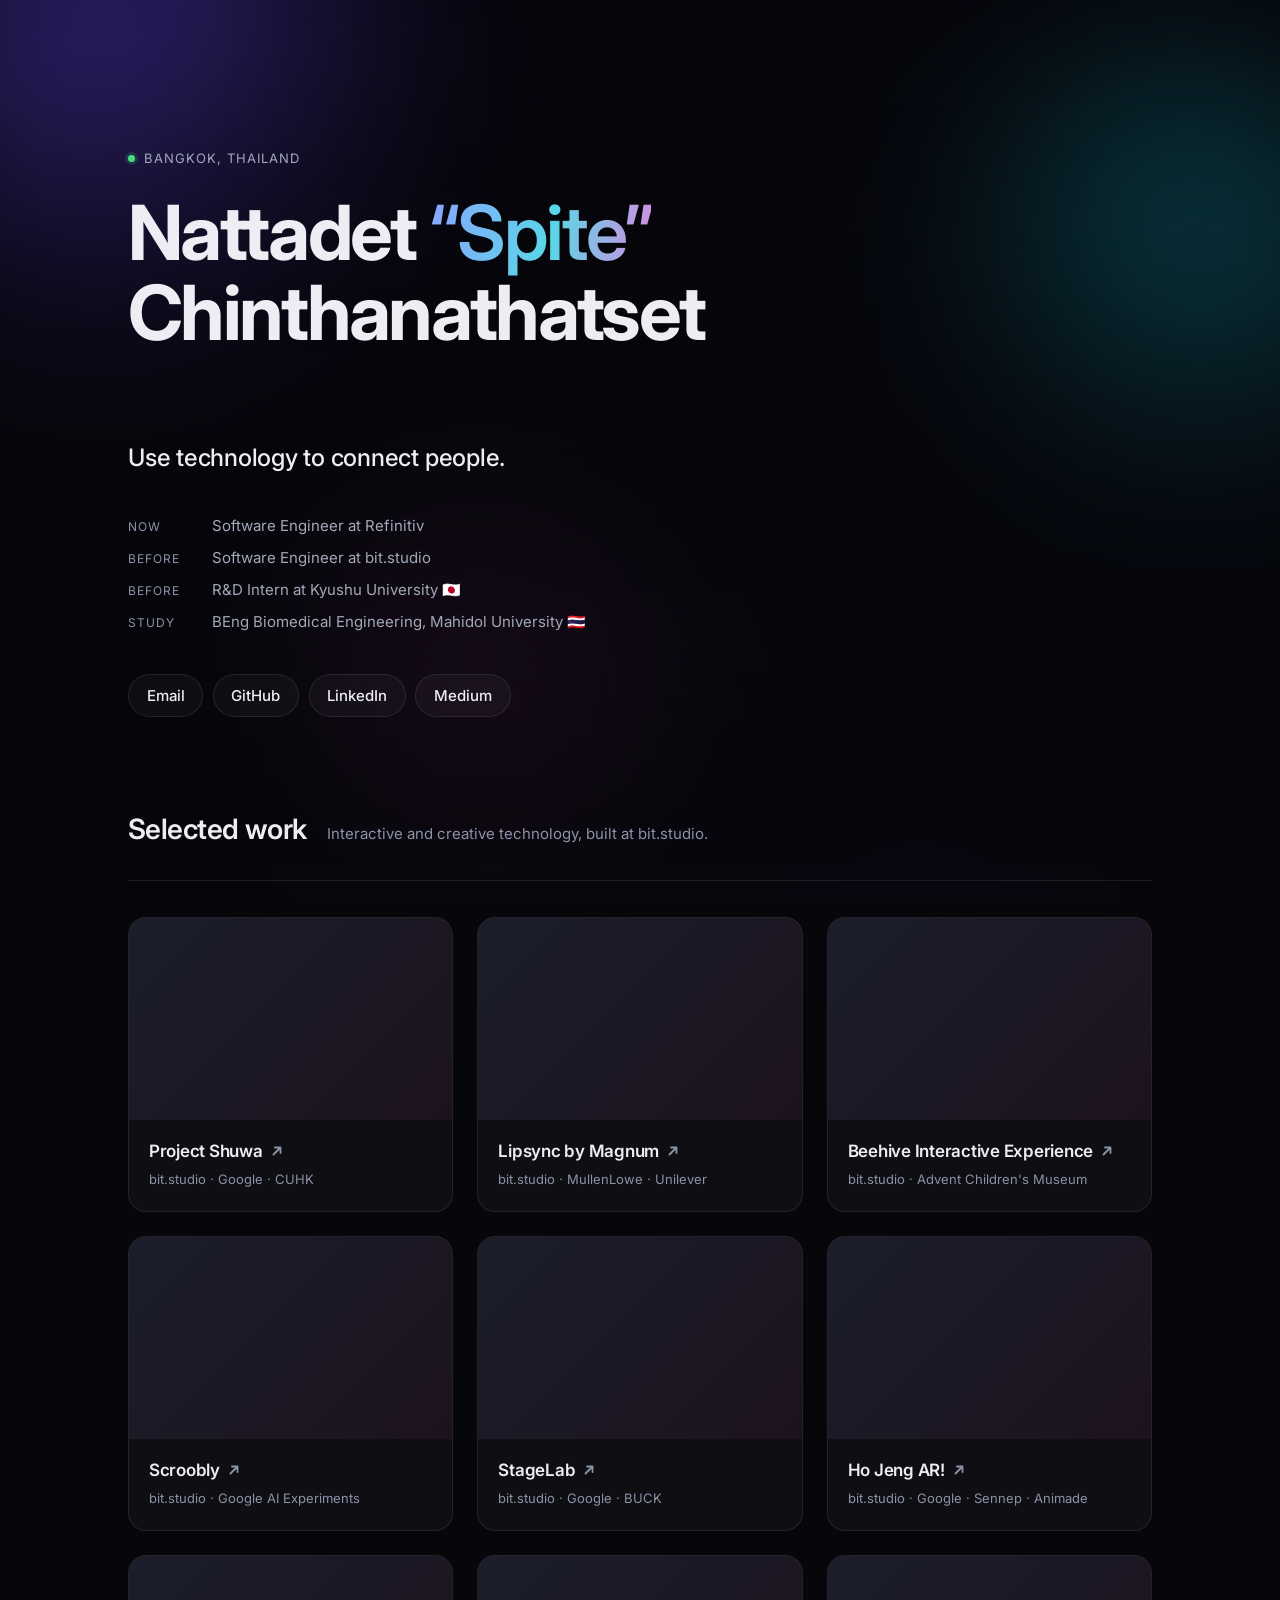
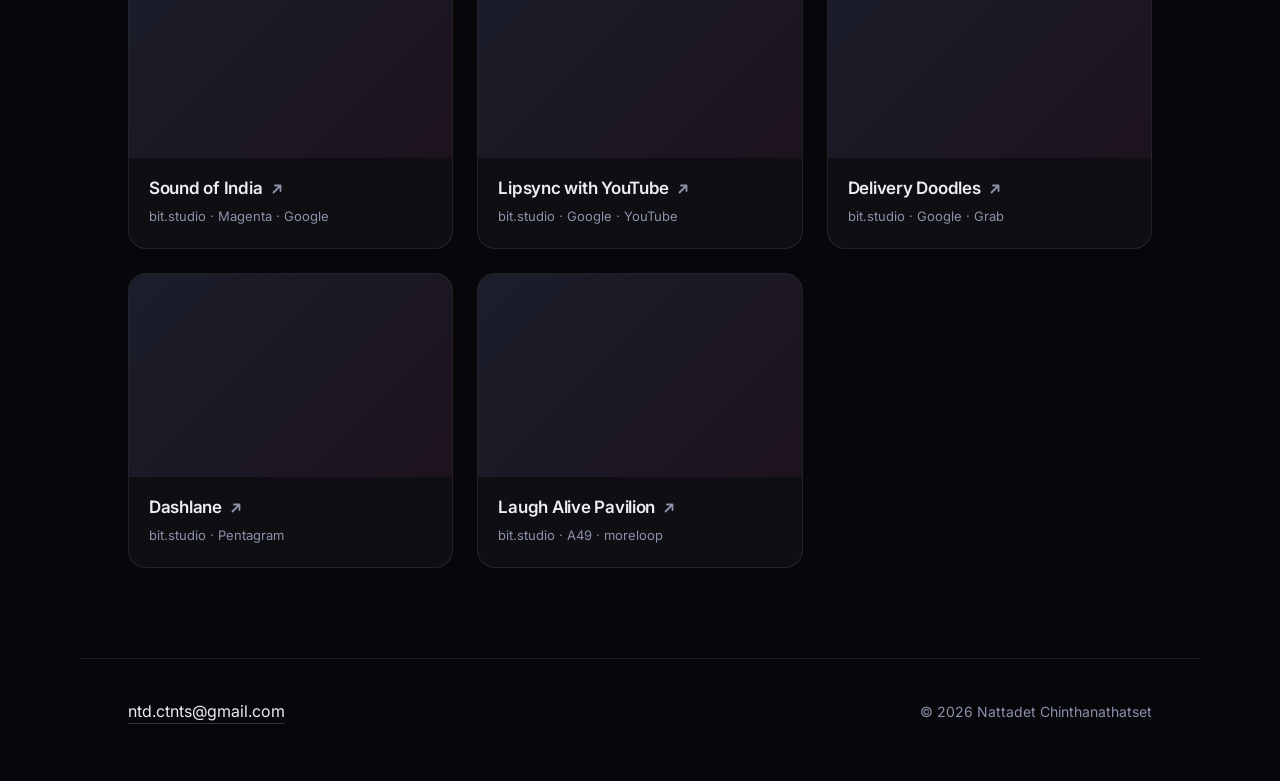
==== index.html @ ec786ac8 "feat: build aurora-style personal landing page Single-page personal landing page and selected-work p" ====
<!DOCTYPE html>
<html lang="en">
<head>
<meta charset="utf-8">
<meta name="viewport" content="width=device-width, initial-scale=1">
<title>Nattadet Chinthanathatset — Software Engineer</title>
<meta name="description" content="Nattadet &quot;Spite&quot; Chinthanathatset — software engineer using technology to connect people. Selected interactive and creative technology work.">
<meta name="author" content="Nattadet Chinthanathatset">
<meta name="theme-color" content="#06060b">

<meta property="og:type" content="website">
<meta property="og:title" content="Nattadet Chinthanathatset — Software Engineer">
<meta property="og:description" content="Software engineer using technology to connect people. Selected interactive and creative technology work.">
<meta name="twitter:card" content="summary_large_image">

<link rel="icon" href="data:image/svg+xml,<svg xmlns='http://www.w3.org/2000/svg' viewBox='0 0 100 100'><rect width='100' height='100' rx='22' fill='%2306060b'/><text y='.9em' x='50%25' text-anchor='middle' font-size='62' font-family='system-ui,sans-serif' font-weight='700' fill='%237c9cff'>N</text></svg>">
<link rel="preconnect" href="https://fonts.googleapis.com">
<link rel="preconnect" href="https://fonts.gstatic.com" crossorigin>
<link rel="stylesheet" href="https://fonts.googleapis.com/css2?family=Inter:wght@400;500;600;700&display=swap">
<link rel="stylesheet" href="css/styles.css">
</head>
<body>

<div class="aurora" aria-hidden="true">
  <span class="blob blob--violet"></span>
  <span class="blob blob--cyan"></span>
  <span class="blob blob--magenta"></span>
  <span class="blob blob--blue"></span>
</div>
<div class="grain" aria-hidden="true"></div>

<a class="skip-link" href="#work">Skip to selected work</a>

<main class="shell">

  <header class="hero">
    <p class="hero__eyebrow">
      <span class="hero__dot" aria-hidden="true"></span>
      Bangkok, Thailand
    </p>

    <h1 class="hero__name">
      Nattadet <span class="hero__alias">&ldquo;Spite&rdquo;</span><br>
      Chinthanathatset
    </h1>

    <p class="hero__role">
      <span class="hero__role-rotator" id="role" aria-live="polite">Software Engineer</span>
    </p>

    <p class="hero__motto">Use technology to connect people.</p>

    <ul class="hero__facts">
      <li><span class="hero__facts-key">Now</span><span>Software Engineer at Refinitiv</span></li>
      <li><span class="hero__facts-key">Before</span><span>Software Engineer at bit.studio</span></li>
      <li><span class="hero__facts-key">Before</span><span>R&amp;D Intern at Kyushu University <span class="flag">🇯🇵</span></span></li>
      <li><span class="hero__facts-key">Study</span><span>BEng Biomedical Engineering, Mahidol University <span class="flag">🇹🇭</span></span></li>
    </ul>

    <nav class="hero__links" aria-label="Elsewhere">
      <a class="pill" href="mailto:ntd.ctnts@gmail.com">Email</a>
      <a class="pill" href="https://github.com/nattadetspite" target="_blank" rel="noopener noreferrer">GitHub</a>
      <a class="pill" href="https://www.linkedin.com/in/nattadetc/" target="_blank" rel="noopener noreferrer">LinkedIn</a>
      <a class="pill" href="https://medium.com/@ntd.ctnts" target="_blank" rel="noopener noreferrer">Medium</a>
    </nav>
  </header>

  <section class="work" id="work" aria-labelledby="work-heading">
    <div class="work__head">
      <h2 class="work__title" id="work-heading">Selected work</h2>
      <p class="work__note">Interactive and creative technology, built at bit.studio.</p>
    </div>
    <ul class="grid" id="grid"></ul>
  </section>

</main>

<footer class="foot">
  <p class="foot__line">
    <a href="mailto:ntd.ctnts@gmail.com">ntd.ctnts@gmail.com</a>
  </p>
  <p class="foot__meta">&copy; <span id="year">2026</span> Nattadet Chinthanathatset</p>
</footer>

<script src="js/data.js"></script>
<script src="js/main.js"></script>
</body>
</html>
---- css/styles.css ----
/* ============================================================
   Tokens
   ============================================================ */
:root {
  --bg:            #06060b;
  --surface:       rgba(255, 255, 255, 0.035);
  --surface-hover: rgba(255, 255, 255, 0.06);
  --border:        rgba(255, 255, 255, 0.09);
  --border-hover:  rgba(255, 255, 255, 0.18);

  --text:       #eceef4;
  --text-dim:   #a2a9ba;
  --text-faint: #8b93a8;

  --accent:      #8aa4ff;
  --accent-soft: rgba(138, 164, 255, 0.14);

  --radius:    18px;
  --radius-sm: 10px;

  --shell:  1120px;
  --gutter: clamp(1.25rem, 5vw, 3rem);

  --ease: cubic-bezier(0.22, 1, 0.36, 1);
}

*, *::before, *::after { box-sizing: border-box; }

html { -webkit-text-size-adjust: 100%; scroll-behavior: smooth; }

body {
  margin: 0;
  background: var(--bg);
  color: var(--text);
  font-family: "Inter", -apple-system, BlinkMacSystemFont, "Segoe UI", Roboto, Helvetica, Arial, sans-serif;
  font-size: 16px;
  line-height: 1.6;
  -webkit-font-smoothing: antialiased;
  -moz-osx-font-smoothing: grayscale;
  overflow-x: hidden;
}

h1, h2, p, ul { margin: 0; }
ul { padding: 0; list-style: none; }
img, video { max-width: 100%; display: block; }

a { color: inherit; }

:focus-visible {
  outline: 2px solid var(--accent);
  outline-offset: 3px;
  border-radius: 4px;
}

.skip-link {
  position: absolute;
  left: -9999px;
  top: 0;
  z-index: 100;
  padding: 0.75rem 1.25rem;
  background: var(--accent);
  color: #06060b;
  font-weight: 600;
  border-radius: 0 0 var(--radius-sm) 0;
}
.skip-link:focus { left: 0; }

/* ============================================================
   Aurora background
   Fixed layer, blurred gradient blobs, transform-only animation.
   Deliberately NOT backdrop-filter — that stutters while scrolling.
   ============================================================ */
.aurora {
  position: fixed;
  inset: 0;
  z-index: -2;
  overflow: hidden;
  pointer-events: none;
  contain: strict;
}

.blob {
  position: absolute;
  display: block;
  border-radius: 50%;
  filter: blur(90px);
  opacity: 0.55;
  will-change: transform;
}

.blob--violet {
  width: 46vw; height: 46vw;
  min-width: 340px; min-height: 340px;
  top: -12vw; left: -8vw;
  background: radial-gradient(circle at 30% 30%, #6d4aff, transparent 68%);
  animation: drift-a 26s var(--ease) infinite alternate;
}
.blob--cyan {
  width: 40vw; height: 40vw;
  min-width: 300px; min-height: 300px;
  top: 4vw; right: -10vw;
  background: radial-gradient(circle at 60% 40%, #12b5c9, transparent 68%);
  animation: drift-b 31s var(--ease) infinite alternate;
}
.blob--magenta {
  width: 38vw; height: 38vw;
  min-width: 280px; min-height: 280px;
  top: 48vh; left: 22vw;
  background: radial-gradient(circle at 40% 60%, #c341a6, transparent 68%);
  opacity: 0.4;
  animation: drift-c 36s var(--ease) infinite alternate;
}
.blob--blue {
  width: 44vw; height: 44vw;
  min-width: 320px; min-height: 320px;
  top: 86vh; right: 6vw;
  background: radial-gradient(circle at 50% 50%, #2f6bff, transparent 68%);
  opacity: 0.34;
  animation: drift-a 29s var(--ease) infinite alternate-reverse;
}

@keyframes drift-a {
  from { transform: translate3d(0, 0, 0) scale(1); }
  to   { transform: translate3d(6vw, 7vh, 0) scale(1.14); }
}
@keyframes drift-b {
  from { transform: translate3d(0, 0, 0) scale(1.08); }
  to   { transform: translate3d(-7vw, 9vh, 0) scale(0.94); }
}
@keyframes drift-c {
  from { transform: translate3d(0, 0, 0) scale(0.96); }
  to   { transform: translate3d(8vw, -8vh, 0) scale(1.16); }
}

/* Fade the aurora out toward the page bottom so text keeps contrast */
.grain {
  position: fixed;
  inset: 0;
  z-index: -1;
  pointer-events: none;
  background: linear-gradient(180deg, rgba(6,6,11,0.15) 0%, rgba(6,6,11,0.55) 45%, rgba(6,6,11,0.86) 100%);
}

/* ============================================================
   Layout
   ============================================================ */
.shell {
  max-width: var(--shell);
  margin: 0 auto;
  padding: 0 var(--gutter);
}

/* ============================================================
   Hero
   ============================================================ */
.hero {
  padding: clamp(5rem, 16vh, 9rem) 0 clamp(4rem, 10vh, 6rem);
}

.hero__eyebrow {
  display: inline-flex;
  align-items: center;
  gap: 0.55rem;
  font-size: 0.8125rem;
  letter-spacing: 0.08em;
  text-transform: uppercase;
  color: var(--text-dim);
  margin-bottom: 1.5rem;
}
.hero__dot {
  width: 7px; height: 7px;
  border-radius: 50%;
  background: #4ade80;
  box-shadow: 0 0 0 3px rgba(74, 222, 128, 0.16);
}

.hero__name {
  font-size: clamp(2.5rem, 7.5vw, 4.75rem);
  line-height: 1.05;
  font-weight: 700;
  letter-spacing: -0.035em;
  margin-bottom: 1.25rem;
  text-wrap: balance;
}
.hero__alias {
  background: linear-gradient(100deg, #8aa4ff, #59d7e6 55%, #d98ae0);
  -webkit-background-clip: text;
  background-clip: text;
  color: transparent;
  font-weight: 600;
}

.hero__role {
  font-size: clamp(1.05rem, 2.4vw, 1.35rem);
  color: var(--text);
  margin-bottom: 0.5rem;
  min-height: 1.6em;
}
.hero__role-rotator {
  display: inline-block;
  padding: 0.2rem 0.7rem;
  border-radius: var(--radius-sm);
  background: var(--accent-soft);
  border: 1px solid rgba(138, 164, 255, 0.22);
  color: #c3d0ff;
  font-weight: 500;
  transition: opacity 0.4s var(--ease), transform 0.4s var(--ease);
}
.hero__role-rotator.is-out {
  opacity: 0;
  transform: translateY(-6px);
}

.hero__motto {
  font-size: clamp(1.15rem, 2.8vw, 1.5rem);
  color: var(--text);
  font-weight: 500;
  letter-spacing: -0.01em;
  margin: 1.5rem 0 2.25rem;
}

.hero__facts {
  display: grid;
  gap: 0.5rem;
  margin-bottom: 2.5rem;
  color: var(--text-dim);
  font-size: 0.9375rem;
  max-width: 46rem;
}
.hero__facts li {
  display: grid;
  grid-template-columns: 4.5rem 1fr;
  gap: 0.75rem;
  align-items: baseline;
}
.hero__facts-key {
  font-size: 0.75rem;
  text-transform: uppercase;
  letter-spacing: 0.09em;
  color: var(--text-faint);
}
.flag { font-style: normal; }

.hero__links {
  display: flex;
  flex-wrap: wrap;
  gap: 0.6rem;
}
.pill {
  display: inline-flex;
  align-items: center;
  padding: 0.55rem 1.1rem;
  border-radius: 999px;
  background: var(--surface);
  border: 1px solid var(--border);
  color: var(--text);
  text-decoration: none;
  font-size: 0.9375rem;
  font-weight: 500;
  transition: background 0.25s var(--ease), border-color 0.25s var(--ease), transform 0.25s var(--ease);
}
.pill:hover {
  background: var(--surface-hover);
  border-color: var(--border-hover);
  transform: translateY(-2px);
}

/* ============================================================
   Work
   ============================================================ */
.work { padding-bottom: clamp(4rem, 10vh, 7rem); }

.work__head {
  display: flex;
  flex-wrap: wrap;
  align-items: baseline;
  gap: 0.5rem 1.25rem;
  padding-bottom: 1.75rem;
  margin-bottom: 2.25rem;
  border-bottom: 1px solid var(--border);
}
.work__title {
  font-size: clamp(1.35rem, 3.2vw, 1.75rem);
  font-weight: 600;
  letter-spacing: -0.02em;
}
.work__note {
  color: var(--text-faint);
  font-size: 0.9375rem;
}

.grid {
  display: grid;
  grid-template-columns: repeat(auto-fill, minmax(min(100%, 320px), 1fr));
  gap: clamp(1rem, 2.4vw, 1.5rem);
}

.card {
  display: flex;
  flex-direction: column;
  height: 100%;
  border-radius: var(--radius);
  background: var(--surface);
  border: 1px solid var(--border);
  overflow: hidden;
  text-decoration: none;
  color: inherit;
  transition: background 0.3s var(--ease), border-color 0.3s var(--ease), transform 0.3s var(--ease);
}
.card:hover,
.card:focus-visible {
  background: var(--surface-hover);
  border-color: var(--border-hover);
  transform: translateY(-4px);
}

.card__media {
  position: relative;
  aspect-ratio: 16 / 10;
  background: linear-gradient(135deg, rgba(138,164,255,0.10), rgba(195,65,166,0.08));
  overflow: hidden;
}
.card__media video {
  width: 100%;
  height: 100%;
  object-fit: cover;
  transition: transform 0.5s var(--ease);
}
.card:hover .card__media video { transform: scale(1.04); }

.card__body {
  display: flex;
  flex-direction: column;
  gap: 0.3rem;
  padding: 1.1rem 1.25rem 1.35rem;
  flex: 1;
}
.card__title {
  font-size: 1.0625rem;
  font-weight: 600;
  letter-spacing: -0.015em;
  display: flex;
  align-items: center;
  gap: 0.45rem;
}
.card__arrow {
  color: var(--text-faint);
  transition: transform 0.3s var(--ease), color 0.3s var(--ease);
  flex-shrink: 0;
}
.card:hover .card__arrow {
  color: var(--accent);
  transform: translate(3px, -3px);
}
.card__sub {
  font-size: 0.8125rem;
  color: var(--text-faint);
  line-height: 1.5;
}

/* ============================================================
   Footer
   ============================================================ */
.foot {
  max-width: var(--shell);
  margin: 0 auto;
  padding: 2.5rem var(--gutter) 3.5rem;
  border-top: 1px solid var(--border);
  display: flex;
  flex-wrap: wrap;
  justify-content: space-between;
  gap: 0.75rem 1.5rem;
  align-items: center;
}
.foot__line a {
  color: var(--text);
  text-decoration: none;
  border-bottom: 1px solid var(--border-hover);
  padding-bottom: 2px;
  transition: color 0.25s var(--ease), border-color 0.25s var(--ease);
}
.foot__line a:hover { color: var(--accent); border-color: var(--accent); }
.foot__meta { color: var(--text-faint); font-size: 0.875rem; }

/* ============================================================
   Motion preferences
   ============================================================ */
@media (prefers-reduced-motion: reduce) {
  html { scroll-behavior: auto; }
  .blob { animation: none; }
  *, *::before, *::after {
    animation-duration: 0.001ms !important;
    animation-iteration-count: 1 !important;
    transition-duration: 0.001ms !important;
  }
}
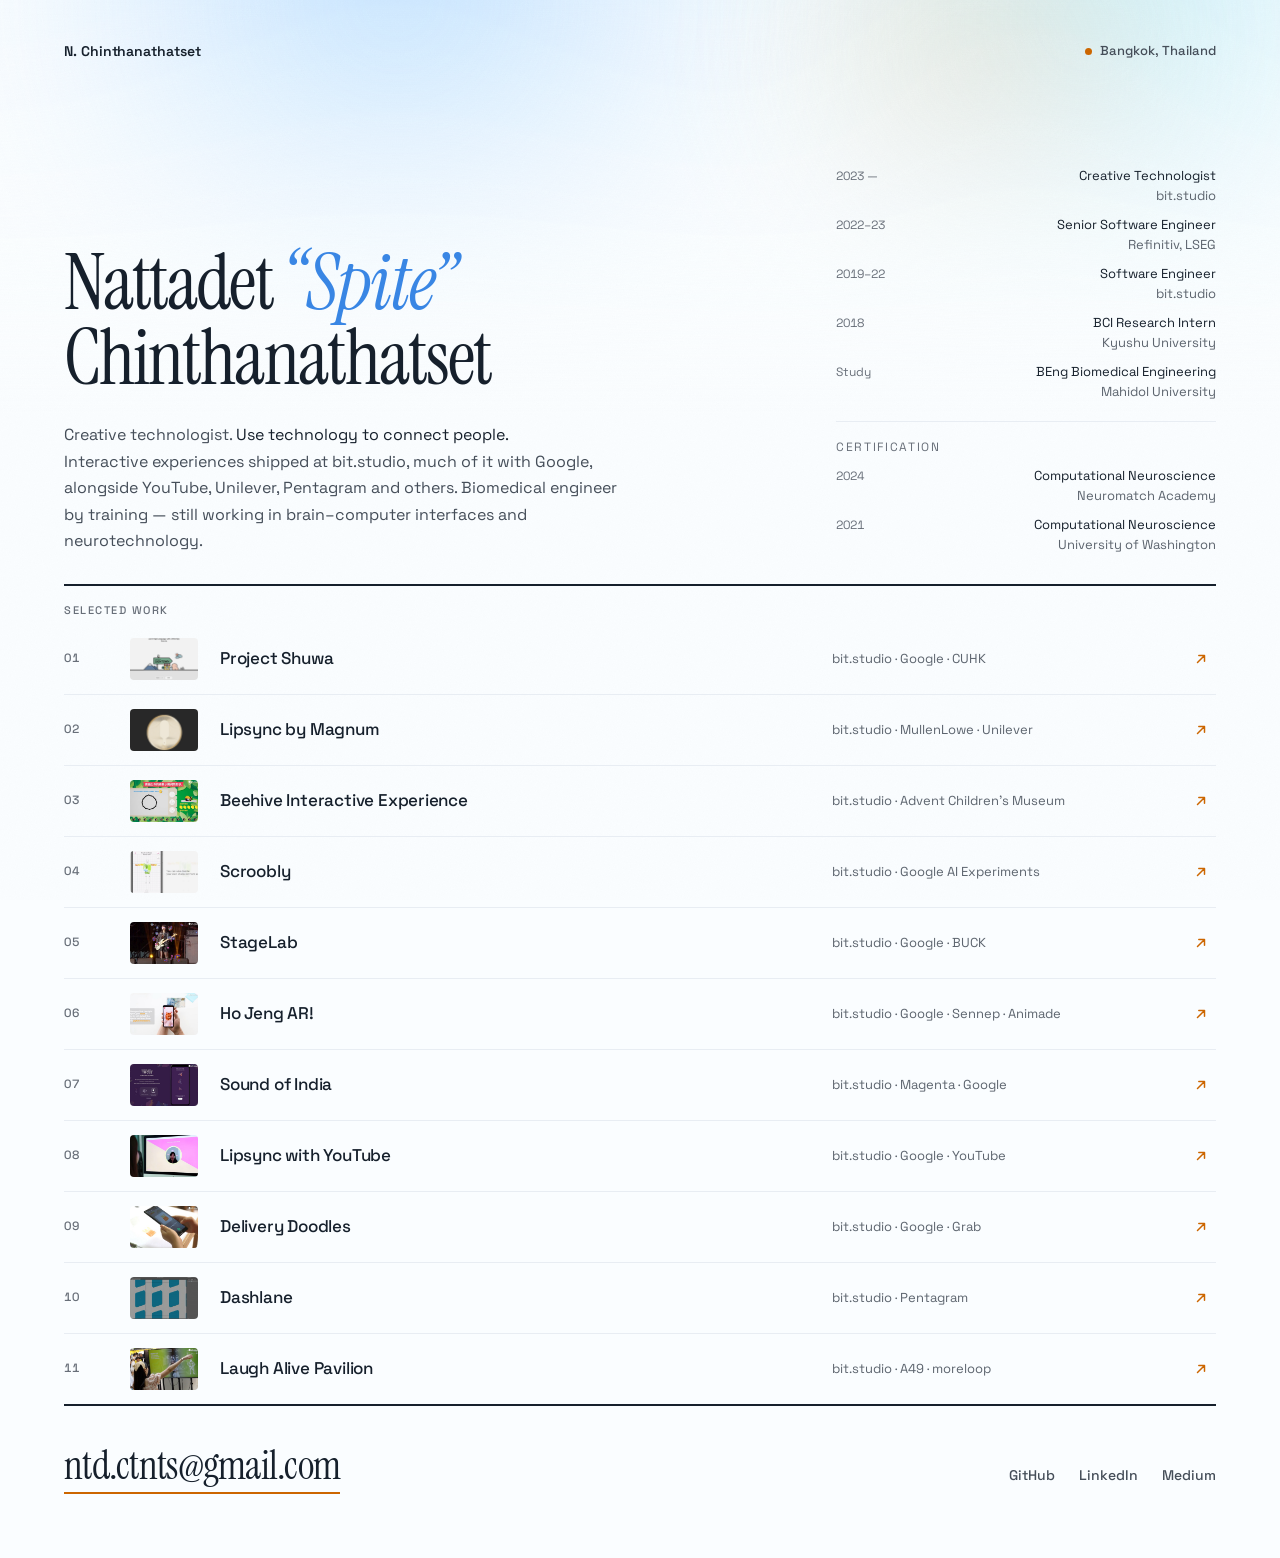
==== commit 2680abb0: "feat: rebuild the site from the approved design Replaces the dark card grid with the light-aurora in" ====
--- a/index.html
+++ b/index.html
@@ -3,86 +3,148 @@
 <head>
 <meta charset="utf-8">
 <meta name="viewport" content="width=device-width, initial-scale=1">
-<title>Nattadet Chinthanathatset — Software Engineer</title>
-<meta name="description" content="Nattadet &quot;Spite&quot; Chinthanathatset — software engineer using technology to connect people. Selected interactive and creative technology work.">
+<title>Nattadet Chinthanathatset — Creative Technologist</title>
+<meta name="description" content="Nattadet &quot;Spite&quot; Chinthanathatset — creative technologist at bit.studio. Interactive experiences built with Google, YouTube, Unilever and Pentagram. Biomedical engineer by training, working in brain–computer interfaces and neurotechnology.">
 <meta name="author" content="Nattadet Chinthanathatset">
-<meta name="theme-color" content="#06060b">
+<meta name="theme-color" content="#fafdff">
+<link rel="canonical" href="https://nattadetspite.github.io/">
 
 <meta property="og:type" content="website">
-<meta property="og:title" content="Nattadet Chinthanathatset — Software Engineer">
-<meta property="og:description" content="Software engineer using technology to connect people. Selected interactive and creative technology work.">
+<meta property="og:title" content="Nattadet Chinthanathatset — Creative Technologist">
+<meta property="og:description" content="Interactive experiences built at bit.studio with Google, YouTube, Unilever and Pentagram. Biomedical engineer by training, working in brain–computer interfaces and neurotechnology.">
+<meta property="og:image" content="assets/thumbs/signtown.jpg">
 <meta name="twitter:card" content="summary_large_image">
 
-<link rel="icon" href="data:image/svg+xml,<svg xmlns='http://www.w3.org/2000/svg' viewBox='0 0 100 100'><rect width='100' height='100' rx='22' fill='%2306060b'/><text y='.9em' x='50%25' text-anchor='middle' font-size='62' font-family='system-ui,sans-serif' font-weight='700' fill='%237c9cff'>N</text></svg>">
+<link rel="icon" href="data:image/svg+xml,<svg xmlns='http://www.w3.org/2000/svg' viewBox='0 0 100 100'><rect width='100' height='100' rx='22' fill='%23fafdff'/><text y='.88em' x='50%25' text-anchor='middle' font-size='68' font-family='Georgia,serif' fill='%2316202c'>N</text></svg>">
 <link rel="preconnect" href="https://fonts.googleapis.com">
 <link rel="preconnect" href="https://fonts.gstatic.com" crossorigin>
-<link rel="stylesheet" href="https://fonts.googleapis.com/css2?family=Inter:wght@400;500;600;700&display=swap">
+<link rel="stylesheet" href="https://fonts.googleapis.com/css2?family=Instrument+Serif:ital@0;1&family=Space+Grotesk:wght@400;500;600;700&display=swap">
 <link rel="stylesheet" href="css/styles.css">
 </head>
 <body>
 
 <div class="aurora" aria-hidden="true">
-  <span class="blob blob--violet"></span>
+  <span class="blob blob--blue"></span>
   <span class="blob blob--cyan"></span>
-  <span class="blob blob--magenta"></span>
-  <span class="blob blob--blue"></span>
+  <span class="blob blob--warm"></span>
+  <span class="aurora__fade"></span>
+  <span class="aurora__grain"></span>
 </div>
-<div class="grain" aria-hidden="true"></div>
 
 <a class="skip-link" href="#work">Skip to selected work</a>
 
-<main class="shell">
+<div class="shell">
 
-  <header class="hero">
-    <p class="hero__eyebrow">
-      <span class="hero__dot" aria-hidden="true"></span>
-      Bangkok, Thailand
-    </p>
-
-    <h1 class="hero__name">
-      Nattadet <span class="hero__alias">&ldquo;Spite&rdquo;</span><br>
-      Chinthanathatset
-    </h1>
-
-    <p class="hero__role">
-      <span class="hero__role-rotator" id="role" aria-live="polite">Software Engineer</span>
-    </p>
-
-    <p class="hero__motto">Use technology to connect people.</p>
-
-    <ul class="hero__facts">
-      <li><span class="hero__facts-key">Now</span><span>Software Engineer at Refinitiv</span></li>
-      <li><span class="hero__facts-key">Before</span><span>Software Engineer at bit.studio</span></li>
-      <li><span class="hero__facts-key">Before</span><span>R&amp;D Intern at Kyushu University <span class="flag">🇯🇵</span></span></li>
-      <li><span class="hero__facts-key">Study</span><span>BEng Biomedical Engineering, Mahidol University <span class="flag">🇹🇭</span></span></li>
-    </ul>
-
-    <nav class="hero__links" aria-label="Elsewhere">
-      <a class="pill" href="mailto:ntd.ctnts@gmail.com">Email</a>
-      <a class="pill" href="https://github.com/nattadetspite" target="_blank" rel="noopener noreferrer">GitHub</a>
-      <a class="pill" href="https://www.linkedin.com/in/nattadetc/" target="_blank" rel="noopener noreferrer">LinkedIn</a>
-      <a class="pill" href="https://medium.com/@ntd.ctnts" target="_blank" rel="noopener noreferrer">Medium</a>
-    </nav>
+  <header class="topbar">
+    <span class="topbar__mark">N. Chinthanathatset</span>
+    <p class="topbar__place"><span class="dot" aria-hidden="true"></span>Bangkok, Thailand</p>
   </header>
 
-  <section class="work" id="work" aria-labelledby="work-heading">
-    <div class="work__head">
-      <h2 class="work__title" id="work-heading">Selected work</h2>
-      <p class="work__note">Interactive and creative technology, built at bit.studio.</p>
+  <section class="intro">
+    <div class="intro__lead">
+      <h1 class="name">Nattadet <em>&ldquo;Spite&rdquo;</em><br>Chinthanathatset</h1>
+      <p class="blurb">
+        Creative technologist. <strong>Use technology to connect people.</strong><br>
+        Interactive experiences shipped at bit.studio, much of it with Google, alongside YouTube, Unilever, Pentagram and others.
+        Biomedical engineer by training &mdash; still working in brain&ndash;computer interfaces and neurotechnology.
+      </p>
     </div>
-    <ul class="grid" id="grid"></ul>
+
+    <dl class="hist">
+      <dt>2023 &mdash;</dt><dd>Creative Technologist<br><em>bit.studio</em></dd>
+      <dt>2022&ndash;23</dt><dd>Senior Software Engineer<br><em>Refinitiv, LSEG</em></dd>
+      <dt>2019&ndash;22</dt><dd>Software Engineer<br><em>bit.studio</em></dd>
+      <dt>2018</dt><dd>BCI Research Intern<br><em>Kyushu University</em></dd>
+      <dt>Study</dt><dd>BEng Biomedical Engineering<br><em>Mahidol University</em></dd>
+      <dt class="hist__label">Certification</dt>
+      <dt>2024</dt><dd>Computational Neuroscience<br><em>Neuromatch Academy</em></dd>
+      <dt>2021</dt><dd>Computational Neuroscience<br><em>University of Washington</em></dd>
+    </dl>
   </section>
 
-</main>
+  <main id="work" class="work">
+    <h2 class="work__label">Selected work</h2>
 
-<footer class="foot">
-  <p class="foot__line">
-    <a href="mailto:ntd.ctnts@gmail.com">ntd.ctnts@gmail.com</a>
-  </p>
-  <p class="foot__meta">&copy; <span id="year">2026</span> Nattadet Chinthanathatset</p>
-</footer>
+    <ul class="index">
+      <li><a class="row" href="https://sign.town" target="_blank" rel="noopener noreferrer">
+        <span class="row__media"><video src="assets/video/signtown.mp4#t=2.5" poster="assets/thumbs/signtown.jpg" preload="none" muted loop playsinline aria-hidden="true" tabindex="-1"></video></span>
+        <span class="row__text"><span class="row__num">01</span><span class="row__title">Project Shuwa</span><span class="row__who">bit.studio &middot; Google &middot; CUHK</span></span>
+        <svg class="row__arrow" width="14" height="14" viewBox="0 0 16 16" fill="none" stroke="currentColor" stroke-width="1.7" stroke-linecap="round" stroke-linejoin="round" aria-hidden="true"><path d="M4 12 12 4M5.5 4H12v6.5"/></svg>
+      </a></li>
 
-<script src="js/data.js"></script>
+      <li><a class="row" href="https://lipsync.magnumicecream.com" target="_blank" rel="noopener noreferrer">
+        <span class="row__media"><video src="assets/video/lipsync_magnum.mp4#t=2.5" poster="assets/thumbs/lipsync_magnum.jpg" preload="none" muted loop playsinline aria-hidden="true" tabindex="-1"></video></span>
+        <span class="row__text"><span class="row__num">02</span><span class="row__title">Lipsync by Magnum</span><span class="row__who">bit.studio &middot; MullenLowe &middot; Unilever</span></span>
+        <svg class="row__arrow" width="14" height="14" viewBox="0 0 16 16" fill="none" stroke="currentColor" stroke-width="1.7" stroke-linecap="round" stroke-linejoin="round" aria-hidden="true"><path d="M4 12 12 4M5.5 4H12v6.5"/></svg>
+      </a></li>
+
+      <li><a class="row" href="https://bit.studio/beehive-interactive-experience/" target="_blank" rel="noopener noreferrer">
+        <span class="row__media"><video src="assets/video/beehive.mp4#t=2.5" poster="assets/thumbs/beehive.jpg" preload="none" muted loop playsinline aria-hidden="true" tabindex="-1"></video></span>
+        <span class="row__text"><span class="row__num">03</span><span class="row__title">Beehive Interactive Experience</span><span class="row__who">bit.studio &middot; Advent Children&rsquo;s Museum</span></span>
+        <svg class="row__arrow" width="14" height="14" viewBox="0 0 16 16" fill="none" stroke="currentColor" stroke-width="1.7" stroke-linecap="round" stroke-linejoin="round" aria-hidden="true"><path d="M4 12 12 4M5.5 4H12v6.5"/></svg>
+      </a></li>
+
+      <li><a class="row" href="https://experiments.withgoogle.com/scroobly" target="_blank" rel="noopener noreferrer">
+        <span class="row__media"><video src="assets/video/scroobly.mp4#t=2.5" poster="assets/thumbs/scroobly.jpg" preload="none" muted loop playsinline aria-hidden="true" tabindex="-1"></video></span>
+        <span class="row__text"><span class="row__num">04</span><span class="row__title">Scroobly</span><span class="row__who">bit.studio &middot; Google AI Experiments</span></span>
+        <svg class="row__arrow" width="14" height="14" viewBox="0 0 16 16" fill="none" stroke="currentColor" stroke-width="1.7" stroke-linecap="round" stroke-linejoin="round" aria-hidden="true"><path d="M4 12 12 4M5.5 4H12v6.5"/></svg>
+      </a></li>
+
+      <li><a class="row" href="https://bit.studio/stagelab/" target="_blank" rel="noopener noreferrer">
+        <span class="row__media"><video src="assets/video/stagelab.mp4#t=2.5" poster="assets/thumbs/stagelab.jpg" preload="none" muted loop playsinline aria-hidden="true" tabindex="-1"></video></span>
+        <span class="row__text"><span class="row__num">05</span><span class="row__title">StageLab</span><span class="row__who">bit.studio &middot; Google &middot; BUCK</span></span>
+        <svg class="row__arrow" width="14" height="14" viewBox="0 0 16 16" fill="none" stroke="currentColor" stroke-width="1.7" stroke-linecap="round" stroke-linejoin="round" aria-hidden="true"><path d="M4 12 12 4M5.5 4H12v6.5"/></svg>
+      </a></li>
+
+      <li><a class="row" href="https://share-joy.web.app" target="_blank" rel="noopener noreferrer">
+        <span class="row__media"><video src="assets/video/hojengar.mp4#t=2.5" poster="assets/thumbs/hojengar.jpg" preload="none" muted loop playsinline aria-hidden="true" tabindex="-1"></video></span>
+        <span class="row__text"><span class="row__num">06</span><span class="row__title">Ho Jeng AR!</span><span class="row__who">bit.studio &middot; Google &middot; Sennep &middot; Animade</span></span>
+        <svg class="row__arrow" width="14" height="14" viewBox="0 0 16 16" fill="none" stroke="currentColor" stroke-width="1.7" stroke-linecap="round" stroke-linejoin="round" aria-hidden="true"><path d="M4 12 12 4M5.5 4H12v6.5"/></svg>
+      </a></li>
+
+      <li><a class="row" href="https://blog.tensorflow.org/2020/08/creating-sounds-of-india-with-tensorflow.html" target="_blank" rel="noopener noreferrer">
+        <span class="row__media"><video src="assets/video/soundofindia.mp4#t=2.5" poster="assets/thumbs/soundofindia.jpg" preload="none" muted loop playsinline aria-hidden="true" tabindex="-1"></video></span>
+        <span class="row__text"><span class="row__num">07</span><span class="row__title">Sound of India</span><span class="row__who">bit.studio &middot; Magenta &middot; Google</span></span>
+        <svg class="row__arrow" width="14" height="14" viewBox="0 0 16 16" fill="none" stroke="currentColor" stroke-width="1.7" stroke-linecap="round" stroke-linejoin="round" aria-hidden="true"><path d="M4 12 12 4M5.5 4H12v6.5"/></svg>
+      </a></li>
+
+      <li><a class="row" href="https://lipsync.withyoutube.com" target="_blank" rel="noopener noreferrer">
+        <span class="row__media"><video src="assets/video/lipsyncwithyoutube.mp4#t=2.5" poster="assets/thumbs/lipsyncwithyoutube.jpg" preload="none" muted loop playsinline aria-hidden="true" tabindex="-1"></video></span>
+        <span class="row__text"><span class="row__num">08</span><span class="row__title">Lipsync with YouTube</span><span class="row__who">bit.studio &middot; Google &middot; YouTube</span></span>
+        <svg class="row__arrow" width="14" height="14" viewBox="0 0 16 16" fill="none" stroke="currentColor" stroke-width="1.7" stroke-linecap="round" stroke-linejoin="round" aria-hidden="true"><path d="M4 12 12 4M5.5 4H12v6.5"/></svg>
+      </a></li>
+
+      <li><a class="row" href="https://grab.deliverydoodles.com/" target="_blank" rel="noopener noreferrer">
+        <span class="row__media"><video src="assets/video/deliverydoodles.mp4#t=2.5" poster="assets/thumbs/deliverydoodles.jpg" preload="none" muted loop playsinline aria-hidden="true" tabindex="-1"></video></span>
+        <span class="row__text"><span class="row__num">09</span><span class="row__title">Delivery Doodles</span><span class="row__who">bit.studio &middot; Google &middot; Grab</span></span>
+        <svg class="row__arrow" width="14" height="14" viewBox="0 0 16 16" fill="none" stroke="currentColor" stroke-width="1.7" stroke-linecap="round" stroke-linejoin="round" aria-hidden="true"><path d="M4 12 12 4M5.5 4H12v6.5"/></svg>
+      </a></li>
+
+      <li><a class="row" href="https://www.pentagram.com/work/dashlane" target="_blank" rel="noopener noreferrer">
+        <span class="row__media"><video src="assets/video/dashlane.mp4#t=2.5" poster="assets/thumbs/dashlane.jpg" preload="none" muted loop playsinline aria-hidden="true" tabindex="-1"></video></span>
+        <span class="row__text"><span class="row__num">10</span><span class="row__title">Dashlane</span><span class="row__who">bit.studio &middot; Pentagram</span></span>
+        <svg class="row__arrow" width="14" height="14" viewBox="0 0 16 16" fill="none" stroke="currentColor" stroke-width="1.7" stroke-linecap="round" stroke-linejoin="round" aria-hidden="true"><path d="M4 12 12 4M5.5 4H12v6.5"/></svg>
+      </a></li>
+
+      <li><a class="row row--last" href="https://bit.studio/laugh-alive-pavilion-at-bangkok-design-week-2020/" target="_blank" rel="noopener noreferrer">
+        <span class="row__media"><video src="assets/video/laughalivepavilion.mp4#t=2.5" poster="assets/thumbs/laughalivepavilion.jpg" preload="none" muted loop playsinline aria-hidden="true" tabindex="-1"></video></span>
+        <span class="row__text"><span class="row__num">11</span><span class="row__title">Laugh Alive Pavilion</span><span class="row__who">bit.studio &middot; A49 &middot; moreloop</span></span>
+        <svg class="row__arrow" width="14" height="14" viewBox="0 0 16 16" fill="none" stroke="currentColor" stroke-width="1.7" stroke-linecap="round" stroke-linejoin="round" aria-hidden="true"><path d="M4 12 12 4M5.5 4H12v6.5"/></svg>
+      </a></li>
+    </ul>
+  </main>
+
+  <footer class="foot">
+    <a class="foot__mail" href="mailto:ntd.ctnts@gmail.com">ntd.ctnts@gmail.com</a>
+    <nav class="foot__links" aria-label="Elsewhere">
+      <a href="https://github.com/nattadetspite" target="_blank" rel="noopener noreferrer">GitHub</a>
+      <a href="https://www.linkedin.com/in/nattadetc/" target="_blank" rel="noopener noreferrer">LinkedIn</a>
+      <a href="https://medium.com/@ntd.ctnts" target="_blank" rel="noopener noreferrer">Medium</a>
+    </nav>
+  </footer>
+
+</div>
+
 <script src="js/main.js"></script>
 </body>
 </html>
--- a/css/styles.css
+++ b/css/styles.css
@@ -1,38 +1,39 @@
 /* ============================================================
-   Tokens
+   Tokens — light aurora. Blue and orange are matched in oklch
+   (L 0.62 / C 0.16) so neither accent overpowers the other.
+   Every text colour below clears WCAG AA on --paper.
    ============================================================ */
 :root {
-  --bg:            #06060b;
-  --surface:       rgba(255, 255, 255, 0.035);
-  --surface-hover: rgba(255, 255, 255, 0.06);
-  --border:        rgba(255, 255, 255, 0.09);
-  --border-hover:  rgba(255, 255, 255, 0.18);
-
-  --text:       #eceef4;
-  --text-dim:   #a2a9ba;
-  --text-faint: #8b93a8;
-
-  --accent:      #8aa4ff;
-  --accent-soft: rgba(138, 164, 255, 0.14);
-
-  --radius:    18px;
-  --radius-sm: 10px;
-
-  --shell:  1120px;
-  --gutter: clamp(1.25rem, 5vw, 3rem);
-
-  --ease: cubic-bezier(0.22, 1, 0.36, 1);
+  --paper:     #fafdff;
+  --ink:       #16202c;   /* 16.1:1 */
+  --body:      #454e59;   /* 8.27:1 */
+  --muted:     #5c646e;   /* 5.87:1 */
+  --faint:     #686f79;   /* 4.97:1 */
+  --hairline:  #e8edf3;
+  --rule:      #16202c;
+
+  --blue:      #3986e4;   /* large text only (3.60:1) */
+  --blue-deep: #0256a9;   /* small text (7.07:1) */
+  --orange:    #cc6600;   /* non-text marks (3.76:1) */
+  --orange-deep: #a94700; /* small text (5.73:1) */
+
+  --bloom-blue: #73bdff;
+  --bloom-cyan: #88e0f6;
+  --bloom-warm: #fdc495;
+
+  --shell:  1280px;
+  --gutter: clamp(1.25rem, 5vw, 5rem);
+  --ease:   cubic-bezier(0.22, 1, 0.36, 1);
 }
 
 *, *::before, *::after { box-sizing: border-box; }
-
-html { -webkit-text-size-adjust: 100%; scroll-behavior: smooth; }
+html { -webkit-text-size-adjust: 100%; }
 
 body {
   margin: 0;
-  background: var(--bg);
-  color: var(--text);
-  font-family: "Inter", -apple-system, BlinkMacSystemFont, "Segoe UI", Roboto, Helvetica, Arial, sans-serif;
+  background: var(--paper);
+  color: var(--ink);
+  font-family: "Space Grotesk", -apple-system, BlinkMacSystemFont, "Segoe UI", Roboto, sans-serif;
   font-size: 16px;
   line-height: 1.6;
   -webkit-font-smoothing: antialiased;
@@ -40,357 +41,186 @@
   overflow-x: hidden;
 }
 
-h1, h2, p, ul { margin: 0; }
+h1, h2, p, dl, dd, dt, ul { margin: 0; }
 ul { padding: 0; list-style: none; }
-img, video { max-width: 100%; display: block; }
-
-a { color: inherit; }
-
-:focus-visible {
-  outline: 2px solid var(--accent);
-  outline-offset: 3px;
-  border-radius: 4px;
-}
+video { display: block; }
+a { color: var(--blue-deep); text-decoration: none; }
+a:hover { color: var(--orange-deep); }
+
+:focus-visible { outline: 2px solid var(--blue-deep); outline-offset: 3px; border-radius: 3px; }
 
 .skip-link {
-  position: absolute;
-  left: -9999px;
-  top: 0;
-  z-index: 100;
-  padding: 0.75rem 1.25rem;
-  background: var(--accent);
-  color: #06060b;
-  font-weight: 600;
-  border-radius: 0 0 var(--radius-sm) 0;
+  position: absolute; left: -9999px; top: 0; z-index: 100;
+  padding: 0.75rem 1.25rem; background: var(--ink); color: var(--paper);
+  font-weight: 600; border-radius: 0 0 8px 0;
 }
 .skip-link:focus { left: 0; }
 
 /* ============================================================
-   Aurora background
-   Fixed layer, blurred gradient blobs, transform-only animation.
-   Deliberately NOT backdrop-filter — that stutters while scrolling.
-   ============================================================ */
-.aurora {
-  position: fixed;
-  inset: 0;
-  z-index: -2;
-  overflow: hidden;
-  pointer-events: none;
-  contain: strict;
-}
-
-.blob {
-  position: absolute;
-  display: block;
-  border-radius: 50%;
-  filter: blur(90px);
-  opacity: 0.55;
-  will-change: transform;
-}
-
-.blob--violet {
-  width: 46vw; height: 46vw;
-  min-width: 340px; min-height: 340px;
-  top: -12vw; left: -8vw;
-  background: radial-gradient(circle at 30% 30%, #6d4aff, transparent 68%);
-  animation: drift-a 26s var(--ease) infinite alternate;
+   Aurora — fixed layer, blurred blooms, no backdrop-filter
+   ============================================================ */
+.aurora { position: fixed; inset: 0; z-index: -1; overflow: hidden; pointer-events: none; }
+.blob { position: absolute; display: block; border-radius: 50%; filter: blur(70px); }
+
+.blob--blue {
+  left: -4vw; top: -30vw; width: 70vw; height: 60vw;
+  min-width: 620px; min-height: 540px;
+  background: radial-gradient(circle, var(--bloom-blue) 0%, rgba(115,189,255,0) 68%);
+  opacity: 0.40;
 }
 .blob--cyan {
-  width: 40vw; height: 40vw;
-  min-width: 300px; min-height: 300px;
-  top: 4vw; right: -10vw;
-  background: radial-gradient(circle at 60% 40%, #12b5c9, transparent 68%);
-  animation: drift-b 31s var(--ease) infinite alternate;
-}
-.blob--magenta {
-  width: 38vw; height: 38vw;
-  min-width: 280px; min-height: 280px;
-  top: 48vh; left: 22vw;
-  background: radial-gradient(circle at 40% 60%, #c341a6, transparent 68%);
-  opacity: 0.4;
-  animation: drift-c 36s var(--ease) infinite alternate;
-}
-.blob--blue {
-  width: 44vw; height: 44vw;
-  min-width: 320px; min-height: 320px;
-  top: 86vh; right: 6vw;
-  background: radial-gradient(circle at 50% 50%, #2f6bff, transparent 68%);
+  right: -15vw; top: -26vw; width: 60vw; height: 55vw;
+  min-width: 540px; min-height: 480px;
+  background: radial-gradient(circle, var(--bloom-cyan) 0%, rgba(136,224,246,0) 68%);
+  opacity: 0.44;
+}
+.blob--warm {
+  right: 4vw; top: -13vw; width: 39vw; height: 36vw;
+  min-width: 340px; min-height: 320px;
+  background: radial-gradient(circle, var(--bloom-warm) 0%, rgba(253,196,149,0) 68%);
   opacity: 0.34;
-  animation: drift-a 29s var(--ease) infinite alternate-reverse;
-}
-
-@keyframes drift-a {
-  from { transform: translate3d(0, 0, 0) scale(1); }
-  to   { transform: translate3d(6vw, 7vh, 0) scale(1.14); }
-}
-@keyframes drift-b {
-  from { transform: translate3d(0, 0, 0) scale(1.08); }
-  to   { transform: translate3d(-7vw, 9vh, 0) scale(0.94); }
-}
-@keyframes drift-c {
-  from { transform: translate3d(0, 0, 0) scale(0.96); }
-  to   { transform: translate3d(8vw, -8vh, 0) scale(1.16); }
-}
-
-/* Fade the aurora out toward the page bottom so text keeps contrast */
-.grain {
-  position: fixed;
-  inset: 0;
-  z-index: -1;
-  pointer-events: none;
-  background: linear-gradient(180deg, rgba(6,6,11,0.15) 0%, rgba(6,6,11,0.55) 45%, rgba(6,6,11,0.86) 100%);
-}
-
-/* ============================================================
-   Layout
-   ============================================================ */
-.shell {
-  max-width: var(--shell);
-  margin: 0 auto;
-  padding: 0 var(--gutter);
-}
-
-/* ============================================================
-   Hero
-   ============================================================ */
-.hero {
-  padding: clamp(5rem, 16vh, 9rem) 0 clamp(4rem, 10vh, 6rem);
-}
-
-.hero__eyebrow {
-  display: inline-flex;
+}
+.aurora__fade {
+  position: absolute; inset: 0;
+  background: linear-gradient(180deg, rgba(250,253,255,0) 0%, rgba(250,253,255,0.80) 32%, var(--paper) 46%);
+}
+.aurora__grain {
+  position: absolute; inset: 0; opacity: 0.5; mix-blend-mode: multiply;
+  background-image: url("data:image/svg+xml;utf8,<svg xmlns='http://www.w3.org/2000/svg' width='180' height='180'><filter id='n'><feTurbulence type='fractalNoise' baseFrequency='0.85' numOctaves='3'/><feColorMatrix type='saturate' values='0'/></filter><rect width='180' height='180' filter='url(%23n)' opacity='0.055'/></svg>");
+}
+
+/* ============================================================
+   Shell
+   ============================================================ */
+.shell { max-width: var(--shell); margin: 0 auto; padding: 0 var(--gutter) 4rem; }
+
+.topbar { display: flex; align-items: center; justify-content: space-between; gap: 1rem; padding: 2.5rem 0 0; }
+.topbar__mark { font-weight: 600; font-size: 0.875rem; letter-spacing: -0.005em; }
+.topbar__place { display: inline-flex; align-items: center; gap: 0.5rem; font-size: 0.8125rem; font-weight: 500; color: var(--body); }
+.dot { width: 7px; height: 7px; border-radius: 50%; background: var(--orange); flex-shrink: 0; }
+
+/* ============================================================
+   Intro
+   ============================================================ */
+.intro {
+  display: grid; grid-template-columns: 1fr 380px; gap: 5rem; align-items: end;
+  padding: clamp(3.5rem, 9vw, 6.5rem) 0 1.875rem;
+  border-bottom: 2px solid var(--rule);
+}
+.intro__lead { display: flex; flex-direction: column; gap: 1.625rem; }
+
+.name {
+  font-family: "Instrument Serif", Georgia, "Times New Roman", serif;
+  font-weight: 400;
+  font-size: clamp(2.75rem, 6vw, 5.125rem);
+  line-height: 0.98;
+  letter-spacing: -0.025em;
+  text-wrap: balance;
+}
+.name em { font-style: italic; color: var(--blue); }
+
+.blurb { max-width: 36rem; font-size: 1rem; line-height: 1.65; color: var(--body); }
+.blurb strong { font-weight: 400; color: var(--ink); }
+
+.hist { display: grid; grid-template-columns: 78px 1fr; gap: 0.625rem 1rem; align-items: baseline; }
+.hist dt { font-size: 0.75rem; line-height: 1.5; color: var(--faint); font-variant-numeric: tabular-nums; }
+.hist dd { font-size: 0.8125rem; line-height: 1.5; text-align: right; }
+.hist dd em { font-style: normal; color: var(--muted); }
+.hist__label {
+  grid-column: 1 / -1; margin-top: 0.625rem; padding-top: 1rem;
+  border-top: 1px solid var(--hairline);
+  font-size: 0.625rem; letter-spacing: 0.14em; text-transform: uppercase; color: var(--faint);
+}
+
+/* ============================================================
+   Work index
+   ============================================================ */
+.work { padding-top: 1rem; }
+.work__label {
+  font-size: 0.6875rem; font-weight: 500; letter-spacing: 0.14em;
+  text-transform: uppercase; color: var(--faint); padding-bottom: 0.25rem;
+}
+
+.row {
+  display: grid;
+  grid-template-columns: 44px 68px 1fr 340px 22px;
+  gap: 1.375rem;
   align-items: center;
-  gap: 0.55rem;
-  font-size: 0.8125rem;
-  letter-spacing: 0.08em;
-  text-transform: uppercase;
-  color: var(--text-dim);
-  margin-bottom: 1.5rem;
-}
-.hero__dot {
-  width: 7px; height: 7px;
-  border-radius: 50%;
-  background: #4ade80;
-  box-shadow: 0 0 0 3px rgba(74, 222, 128, 0.16);
-}
-
-.hero__name {
-  font-size: clamp(2.5rem, 7.5vw, 4.75rem);
-  line-height: 1.05;
-  font-weight: 700;
-  letter-spacing: -0.035em;
-  margin-bottom: 1.25rem;
-  text-wrap: balance;
-}
-.hero__alias {
-  background: linear-gradient(100deg, #8aa4ff, #59d7e6 55%, #d98ae0);
-  -webkit-background-clip: text;
-  background-clip: text;
-  color: transparent;
-  font-weight: 600;
-}
-
-.hero__role {
-  font-size: clamp(1.05rem, 2.4vw, 1.35rem);
-  color: var(--text);
-  margin-bottom: 0.5rem;
-  min-height: 1.6em;
-}
-.hero__role-rotator {
-  display: inline-block;
-  padding: 0.2rem 0.7rem;
-  border-radius: var(--radius-sm);
-  background: var(--accent-soft);
-  border: 1px solid rgba(138, 164, 255, 0.22);
-  color: #c3d0ff;
-  font-weight: 500;
-  transition: opacity 0.4s var(--ease), transform 0.4s var(--ease);
-}
-.hero__role-rotator.is-out {
-  opacity: 0;
-  transform: translateY(-6px);
-}
-
-.hero__motto {
-  font-size: clamp(1.15rem, 2.8vw, 1.5rem);
-  color: var(--text);
-  font-weight: 500;
-  letter-spacing: -0.01em;
-  margin: 1.5rem 0 2.25rem;
-}
-
-.hero__facts {
-  display: grid;
-  gap: 0.5rem;
-  margin-bottom: 2.5rem;
-  color: var(--text-dim);
-  font-size: 0.9375rem;
-  max-width: 46rem;
-}
-.hero__facts li {
-  display: grid;
-  grid-template-columns: 4.5rem 1fr;
-  gap: 0.75rem;
-  align-items: baseline;
-}
-.hero__facts-key {
-  font-size: 0.75rem;
-  text-transform: uppercase;
-  letter-spacing: 0.09em;
-  color: var(--text-faint);
-}
-.flag { font-style: normal; }
-
-.hero__links {
-  display: flex;
-  flex-wrap: wrap;
-  gap: 0.6rem;
-}
-.pill {
-  display: inline-flex;
-  align-items: center;
-  padding: 0.55rem 1.1rem;
-  border-radius: 999px;
-  background: var(--surface);
-  border: 1px solid var(--border);
-  color: var(--text);
-  text-decoration: none;
-  font-size: 0.9375rem;
-  font-weight: 500;
-  transition: background 0.25s var(--ease), border-color 0.25s var(--ease), transform 0.25s var(--ease);
-}
-.pill:hover {
-  background: var(--surface-hover);
-  border-color: var(--border-hover);
-  transform: translateY(-2px);
-}
-
-/* ============================================================
-   Work
-   ============================================================ */
-.work { padding-bottom: clamp(4rem, 10vh, 7rem); }
-
-.work__head {
-  display: flex;
-  flex-wrap: wrap;
-  align-items: baseline;
-  gap: 0.5rem 1.25rem;
-  padding-bottom: 1.75rem;
-  margin-bottom: 2.25rem;
-  border-bottom: 1px solid var(--border);
-}
-.work__title {
-  font-size: clamp(1.35rem, 3.2vw, 1.75rem);
-  font-weight: 600;
-  letter-spacing: -0.02em;
-}
-.work__note {
-  color: var(--text-faint);
-  font-size: 0.9375rem;
-}
-
-.grid {
-  display: grid;
-  grid-template-columns: repeat(auto-fill, minmax(min(100%, 320px), 1fr));
-  gap: clamp(1rem, 2.4vw, 1.5rem);
-}
-
-.card {
-  display: flex;
-  flex-direction: column;
-  height: 100%;
-  border-radius: var(--radius);
-  background: var(--surface);
-  border: 1px solid var(--border);
-  overflow: hidden;
-  text-decoration: none;
+  padding: 0.875rem 0;
+  border-bottom: 1px solid var(--hairline);
   color: inherit;
-  transition: background 0.3s var(--ease), border-color 0.3s var(--ease), transform 0.3s var(--ease);
-}
-.card:hover,
-.card:focus-visible {
-  background: var(--surface-hover);
-  border-color: var(--border-hover);
-  transform: translateY(-4px);
-}
-
-.card__media {
-  position: relative;
-  aspect-ratio: 16 / 10;
-  background: linear-gradient(135deg, rgba(138,164,255,0.10), rgba(195,65,166,0.08));
-  overflow: hidden;
-}
-.card__media video {
-  width: 100%;
-  height: 100%;
-  object-fit: cover;
-  transition: transform 0.5s var(--ease);
-}
-.card:hover .card__media video { transform: scale(1.04); }
-
-.card__body {
-  display: flex;
-  flex-direction: column;
-  gap: 0.3rem;
-  padding: 1.1rem 1.25rem 1.35rem;
-  flex: 1;
-}
-.card__title {
-  font-size: 1.0625rem;
-  font-weight: 600;
-  letter-spacing: -0.015em;
-  display: flex;
-  align-items: center;
-  gap: 0.45rem;
-}
-.card__arrow {
-  color: var(--text-faint);
-  transition: transform 0.3s var(--ease), color 0.3s var(--ease);
-  flex-shrink: 0;
-}
-.card:hover .card__arrow {
-  color: var(--accent);
-  transform: translate(3px, -3px);
-}
-.card__sub {
-  font-size: 0.8125rem;
-  color: var(--text-faint);
-  line-height: 1.5;
-}
+  transition: background 0.25s var(--ease);
+}
+.row:hover, .row:focus-visible { background: rgba(22, 32, 44, 0.022); }
+.row--last { border-bottom: 2px solid var(--rule); }
+
+/* display:contents flattens the wrapper so num/title/who become columns of
+   the row grid; the narrow layout turns it back into a block. */
+.row__text { display: contents; }
+/* every cell is pinned to row 1: the flattened source order (media, num,
+   title, who) does not match column order, and sparse auto-placement would
+   otherwise wrap each item onto a new row. */
+.row > *, .row__text > * { grid-row: 1; }
+.row__num   { grid-column: 1; font-size: 0.75rem; font-weight: 500; letter-spacing: 0.08em;
+              color: var(--faint); font-variant-numeric: tabular-nums; }
+.row__media { grid-column: 2; width: 68px; height: 42px; border-radius: 4px; overflow: hidden; background: var(--hairline); }
+.row__media video { width: 100%; height: 100%; object-fit: cover; }
+.row__title { grid-column: 3; font-size: 1.0625rem; font-weight: 500; letter-spacing: -0.012em; color: var(--ink); }
+.row__who   { grid-column: 4; font-size: 0.8125rem; color: var(--muted); }
+.row__arrow { grid-column: 5; color: var(--orange); transition: transform 0.25s var(--ease); }
+.row:hover .row__arrow { transform: translate(2px, -2px); }
 
 /* ============================================================
    Footer
    ============================================================ */
-.foot {
-  max-width: var(--shell);
-  margin: 0 auto;
-  padding: 2.5rem var(--gutter) 3.5rem;
-  border-top: 1px solid var(--border);
-  display: flex;
-  flex-wrap: wrap;
-  justify-content: space-between;
-  gap: 0.75rem 1.5rem;
-  align-items: center;
-}
-.foot__line a {
-  color: var(--text);
-  text-decoration: none;
-  border-bottom: 1px solid var(--border-hover);
-  padding-bottom: 2px;
-  transition: color 0.25s var(--ease), border-color 0.25s var(--ease);
-}
-.foot__line a:hover { color: var(--accent); border-color: var(--accent); }
-.foot__meta { color: var(--text-faint); font-size: 0.875rem; }
-
-/* ============================================================
-   Motion preferences
-   ============================================================ */
+.foot { display: flex; justify-content: space-between; align-items: flex-end; gap: 2.5rem; flex-wrap: wrap; padding-top: 2.125rem; }
+.foot__mail {
+  font-family: "Instrument Serif", Georgia, serif;
+  font-size: clamp(1.6rem, 3.2vw, 2.5rem);
+  line-height: 1.05; letter-spacing: -0.018em; color: var(--ink);
+  border-bottom: 2px solid var(--orange); padding: 0.25rem 0 0.375rem;
+}
+.foot__mail:hover { color: var(--orange-deep); }
+.foot__links { display: flex; gap: 1.5rem; padding-bottom: 0.5rem; }
+.foot__links a { font-size: 0.875rem; font-weight: 500; color: var(--body); }
+
+/* ============================================================
+   Narrow — the five-column table becomes a stacked list
+   ============================================================ */
+@media (max-width: 900px) {
+  .intro { grid-template-columns: 1fr; gap: 2rem; align-items: start; }
+  .hist dd { text-align: left; }
+  .hist { grid-template-columns: 74px 1fr; }
+}
+
+@media (max-width: 620px) {
+  .shell { padding-bottom: 3rem; }
+  .topbar { padding-top: 1.625rem; }
+
+  .row {
+    grid-template-columns: 62px 1fr 16px;
+    gap: 0.875rem;
+    min-height: 62px;
+    padding: 0.8125rem 0;
+  }
+  .row__text  { display: block; grid-column: 2; }
+  .row__num   { display: inline; margin-right: 0.4rem; font-size: 0.625rem; }
+  .row__media { grid-column: 1; width: 62px; height: 40px; }
+  .row__title { display: inline; font-size: 0.9375rem; }
+  .row__who   { display: block; margin-top: 0.125rem; font-size: 0.75rem; }
+  .row__arrow { grid-column: 3; }
+
+  /* the serif mail link is the primary action; keep it above the 44px floor */
+  .foot__mail { display: inline-block; padding: 0.5rem 0 0.625rem; }
+  .foot { flex-direction: column; align-items: stretch; gap: 1.25rem; }
+  .foot__links { gap: 0.5rem; padding-bottom: 0; }
+  .foot__links a {
+    flex: 1; display: inline-flex; align-items: center; justify-content: center;
+    height: 46px; border-radius: 999px;
+    background: rgba(255,255,255,0.75); border: 1px solid #dbe3ec; color: var(--ink);
+  }
+}
+
 @media (prefers-reduced-motion: reduce) {
-  html { scroll-behavior: auto; }
-  .blob { animation: none; }
-  *, *::before, *::after {
-    animation-duration: 0.001ms !important;
-    animation-iteration-count: 1 !important;
-    transition-duration: 0.001ms !important;
-  }
-}
+  *, *::before, *::after { transition-duration: 0.001ms !important; animation: none !important; }
+}
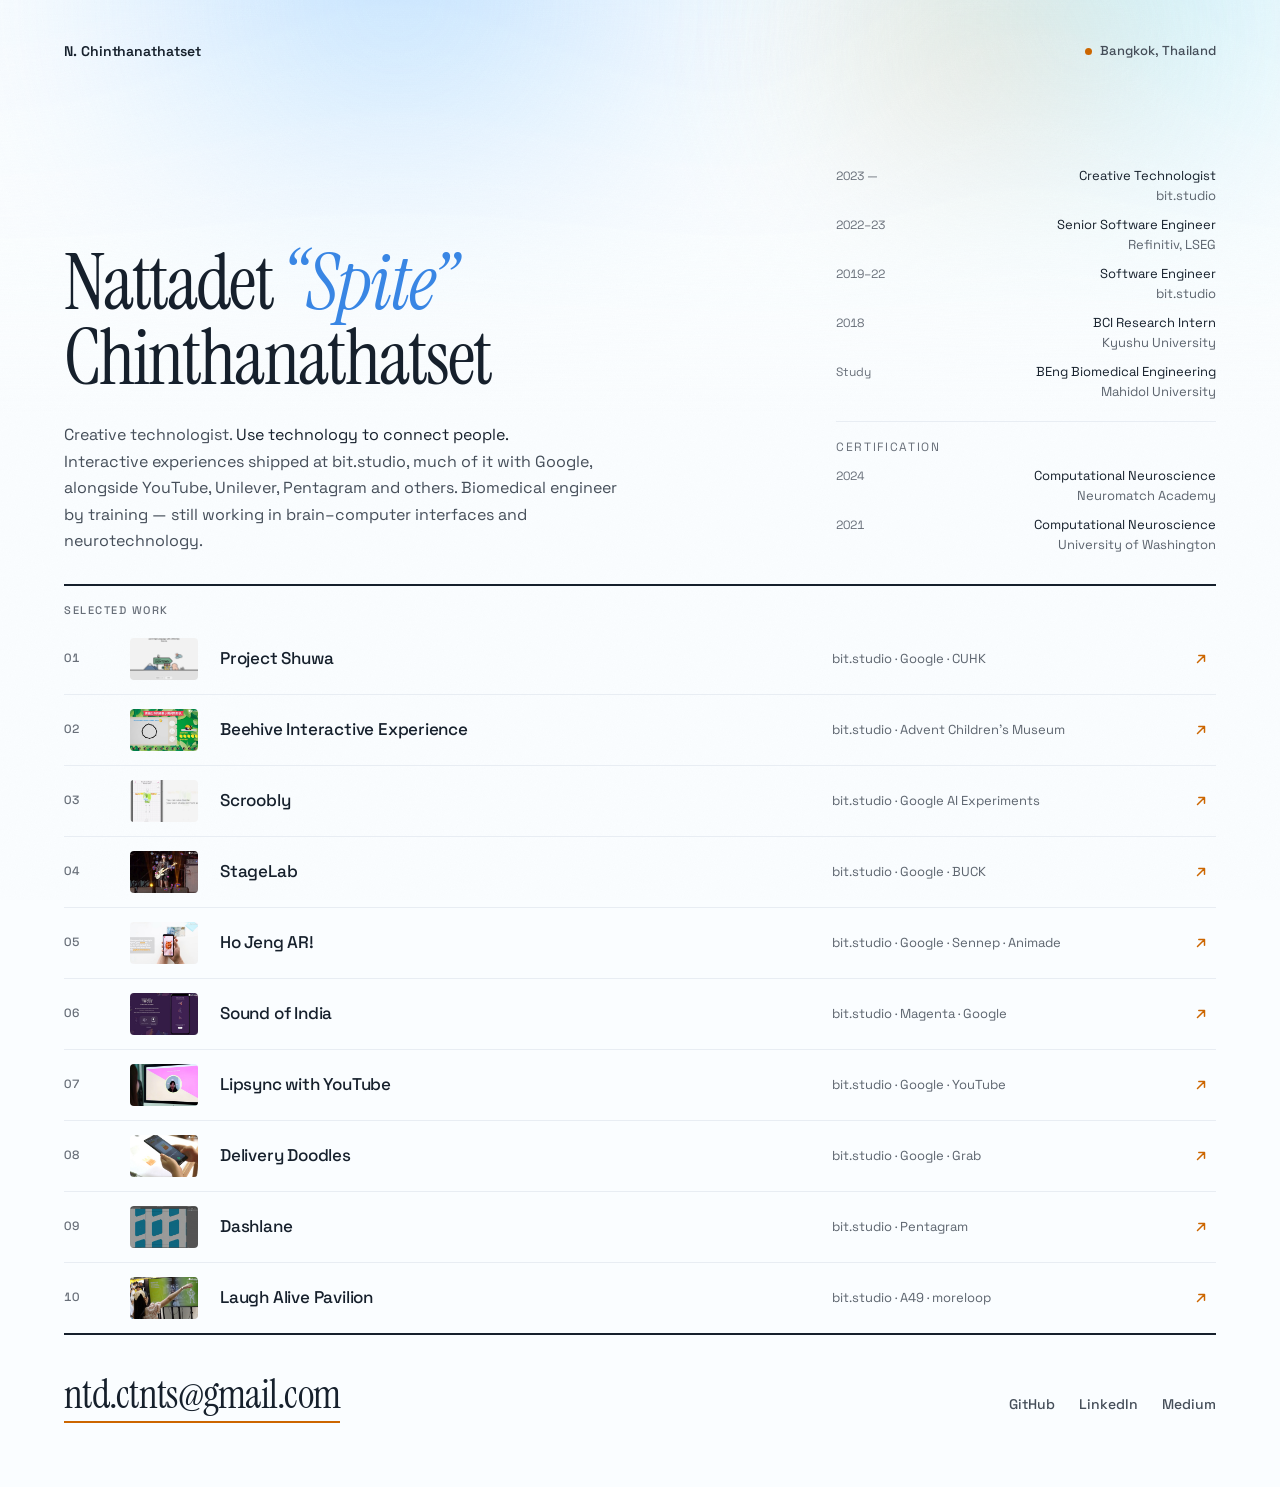
==== commit d0cd78e0: "content: drop Lipsync by Magnum, repoint bit.studio links Lipsync by Magnum is offline, so the row i" ====
--- a/index.html
+++ b/index.html
@@ -72,63 +72,58 @@
         <svg class="row__arrow" width="14" height="14" viewBox="0 0 16 16" fill="none" stroke="currentColor" stroke-width="1.7" stroke-linecap="round" stroke-linejoin="round" aria-hidden="true"><path d="M4 12 12 4M5.5 4H12v6.5"/></svg>
       </a></li>
 
-      <li><a class="row" href="https://lipsync.magnumicecream.com" target="_blank" rel="noopener noreferrer">
-        <span class="row__media"><video src="assets/video/lipsync_magnum.mp4#t=2.5" poster="assets/thumbs/lipsync_magnum.jpg" preload="none" muted loop playsinline aria-hidden="true" tabindex="-1"></video></span>
-        <span class="row__text"><span class="row__num">02</span><span class="row__title">Lipsync by Magnum</span><span class="row__who">bit.studio &middot; MullenLowe &middot; Unilever</span></span>
-        <svg class="row__arrow" width="14" height="14" viewBox="0 0 16 16" fill="none" stroke="currentColor" stroke-width="1.7" stroke-linecap="round" stroke-linejoin="round" aria-hidden="true"><path d="M4 12 12 4M5.5 4H12v6.5"/></svg>
-      </a></li>
 
-      <li><a class="row" href="https://bit.studio/beehive-interactive-experience/" target="_blank" rel="noopener noreferrer">
+      <li><a class="row" href="https://bit.studio/commissions/beehive-interactive-experience" target="_blank" rel="noopener noreferrer">
         <span class="row__media"><video src="assets/video/beehive.mp4#t=2.5" poster="assets/thumbs/beehive.jpg" preload="none" muted loop playsinline aria-hidden="true" tabindex="-1"></video></span>
-        <span class="row__text"><span class="row__num">03</span><span class="row__title">Beehive Interactive Experience</span><span class="row__who">bit.studio &middot; Advent Children&rsquo;s Museum</span></span>
+        <span class="row__text"><span class="row__num">02</span><span class="row__title">Beehive Interactive Experience</span><span class="row__who">bit.studio &middot; Advent Children&rsquo;s Museum</span></span>
         <svg class="row__arrow" width="14" height="14" viewBox="0 0 16 16" fill="none" stroke="currentColor" stroke-width="1.7" stroke-linecap="round" stroke-linejoin="round" aria-hidden="true"><path d="M4 12 12 4M5.5 4H12v6.5"/></svg>
       </a></li>
 
       <li><a class="row" href="https://experiments.withgoogle.com/scroobly" target="_blank" rel="noopener noreferrer">
         <span class="row__media"><video src="assets/video/scroobly.mp4#t=2.5" poster="assets/thumbs/scroobly.jpg" preload="none" muted loop playsinline aria-hidden="true" tabindex="-1"></video></span>
-        <span class="row__text"><span class="row__num">04</span><span class="row__title">Scroobly</span><span class="row__who">bit.studio &middot; Google AI Experiments</span></span>
+        <span class="row__text"><span class="row__num">03</span><span class="row__title">Scroobly</span><span class="row__who">bit.studio &middot; Google AI Experiments</span></span>
         <svg class="row__arrow" width="14" height="14" viewBox="0 0 16 16" fill="none" stroke="currentColor" stroke-width="1.7" stroke-linecap="round" stroke-linejoin="round" aria-hidden="true"><path d="M4 12 12 4M5.5 4H12v6.5"/></svg>
       </a></li>
 
-      <li><a class="row" href="https://bit.studio/stagelab/" target="_blank" rel="noopener noreferrer">
+      <li><a class="row" href="https://bit.studio/commissions/stagelab" target="_blank" rel="noopener noreferrer">
         <span class="row__media"><video src="assets/video/stagelab.mp4#t=2.5" poster="assets/thumbs/stagelab.jpg" preload="none" muted loop playsinline aria-hidden="true" tabindex="-1"></video></span>
-        <span class="row__text"><span class="row__num">05</span><span class="row__title">StageLab</span><span class="row__who">bit.studio &middot; Google &middot; BUCK</span></span>
+        <span class="row__text"><span class="row__num">04</span><span class="row__title">StageLab</span><span class="row__who">bit.studio &middot; Google &middot; BUCK</span></span>
         <svg class="row__arrow" width="14" height="14" viewBox="0 0 16 16" fill="none" stroke="currentColor" stroke-width="1.7" stroke-linecap="round" stroke-linejoin="round" aria-hidden="true"><path d="M4 12 12 4M5.5 4H12v6.5"/></svg>
       </a></li>
 
       <li><a class="row" href="https://share-joy.web.app" target="_blank" rel="noopener noreferrer">
         <span class="row__media"><video src="assets/video/hojengar.mp4#t=2.5" poster="assets/thumbs/hojengar.jpg" preload="none" muted loop playsinline aria-hidden="true" tabindex="-1"></video></span>
-        <span class="row__text"><span class="row__num">06</span><span class="row__title">Ho Jeng AR!</span><span class="row__who">bit.studio &middot; Google &middot; Sennep &middot; Animade</span></span>
+        <span class="row__text"><span class="row__num">05</span><span class="row__title">Ho Jeng AR!</span><span class="row__who">bit.studio &middot; Google &middot; Sennep &middot; Animade</span></span>
         <svg class="row__arrow" width="14" height="14" viewBox="0 0 16 16" fill="none" stroke="currentColor" stroke-width="1.7" stroke-linecap="round" stroke-linejoin="round" aria-hidden="true"><path d="M4 12 12 4M5.5 4H12v6.5"/></svg>
       </a></li>
 
       <li><a class="row" href="https://blog.tensorflow.org/2020/08/creating-sounds-of-india-with-tensorflow.html" target="_blank" rel="noopener noreferrer">
         <span class="row__media"><video src="assets/video/soundofindia.mp4#t=2.5" poster="assets/thumbs/soundofindia.jpg" preload="none" muted loop playsinline aria-hidden="true" tabindex="-1"></video></span>
-        <span class="row__text"><span class="row__num">07</span><span class="row__title">Sound of India</span><span class="row__who">bit.studio &middot; Magenta &middot; Google</span></span>
+        <span class="row__text"><span class="row__num">06</span><span class="row__title">Sound of India</span><span class="row__who">bit.studio &middot; Magenta &middot; Google</span></span>
         <svg class="row__arrow" width="14" height="14" viewBox="0 0 16 16" fill="none" stroke="currentColor" stroke-width="1.7" stroke-linecap="round" stroke-linejoin="round" aria-hidden="true"><path d="M4 12 12 4M5.5 4H12v6.5"/></svg>
       </a></li>
 
       <li><a class="row" href="https://lipsync.withyoutube.com" target="_blank" rel="noopener noreferrer">
         <span class="row__media"><video src="assets/video/lipsyncwithyoutube.mp4#t=2.5" poster="assets/thumbs/lipsyncwithyoutube.jpg" preload="none" muted loop playsinline aria-hidden="true" tabindex="-1"></video></span>
-        <span class="row__text"><span class="row__num">08</span><span class="row__title">Lipsync with YouTube</span><span class="row__who">bit.studio &middot; Google &middot; YouTube</span></span>
+        <span class="row__text"><span class="row__num">07</span><span class="row__title">Lipsync with YouTube</span><span class="row__who">bit.studio &middot; Google &middot; YouTube</span></span>
         <svg class="row__arrow" width="14" height="14" viewBox="0 0 16 16" fill="none" stroke="currentColor" stroke-width="1.7" stroke-linecap="round" stroke-linejoin="round" aria-hidden="true"><path d="M4 12 12 4M5.5 4H12v6.5"/></svg>
       </a></li>
 
-      <li><a class="row" href="https://grab.deliverydoodles.com/" target="_blank" rel="noopener noreferrer">
+      <li><a class="row" href="https://bit.studio/commissions/delivery-doodles" target="_blank" rel="noopener noreferrer">
         <span class="row__media"><video src="assets/video/deliverydoodles.mp4#t=2.5" poster="assets/thumbs/deliverydoodles.jpg" preload="none" muted loop playsinline aria-hidden="true" tabindex="-1"></video></span>
-        <span class="row__text"><span class="row__num">09</span><span class="row__title">Delivery Doodles</span><span class="row__who">bit.studio &middot; Google &middot; Grab</span></span>
+        <span class="row__text"><span class="row__num">08</span><span class="row__title">Delivery Doodles</span><span class="row__who">bit.studio &middot; Google &middot; Grab</span></span>
         <svg class="row__arrow" width="14" height="14" viewBox="0 0 16 16" fill="none" stroke="currentColor" stroke-width="1.7" stroke-linecap="round" stroke-linejoin="round" aria-hidden="true"><path d="M4 12 12 4M5.5 4H12v6.5"/></svg>
       </a></li>
 
       <li><a class="row" href="https://www.pentagram.com/work/dashlane" target="_blank" rel="noopener noreferrer">
         <span class="row__media"><video src="assets/video/dashlane.mp4#t=2.5" poster="assets/thumbs/dashlane.jpg" preload="none" muted loop playsinline aria-hidden="true" tabindex="-1"></video></span>
-        <span class="row__text"><span class="row__num">10</span><span class="row__title">Dashlane</span><span class="row__who">bit.studio &middot; Pentagram</span></span>
+        <span class="row__text"><span class="row__num">09</span><span class="row__title">Dashlane</span><span class="row__who">bit.studio &middot; Pentagram</span></span>
         <svg class="row__arrow" width="14" height="14" viewBox="0 0 16 16" fill="none" stroke="currentColor" stroke-width="1.7" stroke-linecap="round" stroke-linejoin="round" aria-hidden="true"><path d="M4 12 12 4M5.5 4H12v6.5"/></svg>
       </a></li>
 
-      <li><a class="row row--last" href="https://bit.studio/laugh-alive-pavilion-at-bangkok-design-week-2020/" target="_blank" rel="noopener noreferrer">
+      <li><a class="row row--last" href="https://bit.studio/commissions/laugh-alive-pavilion-at-bangkok-design-week-2020" target="_blank" rel="noopener noreferrer">
         <span class="row__media"><video src="assets/video/laughalivepavilion.mp4#t=2.5" poster="assets/thumbs/laughalivepavilion.jpg" preload="none" muted loop playsinline aria-hidden="true" tabindex="-1"></video></span>
-        <span class="row__text"><span class="row__num">11</span><span class="row__title">Laugh Alive Pavilion</span><span class="row__who">bit.studio &middot; A49 &middot; moreloop</span></span>
+        <span class="row__text"><span class="row__num">10</span><span class="row__title">Laugh Alive Pavilion</span><span class="row__who">bit.studio &middot; A49 &middot; moreloop</span></span>
         <svg class="row__arrow" width="14" height="14" viewBox="0 0 16 16" fill="none" stroke="currentColor" stroke-width="1.7" stroke-linecap="round" stroke-linejoin="round" aria-hidden="true"><path d="M4 12 12 4M5.5 4H12v6.5"/></svg>
       </a></li>
     </ul>
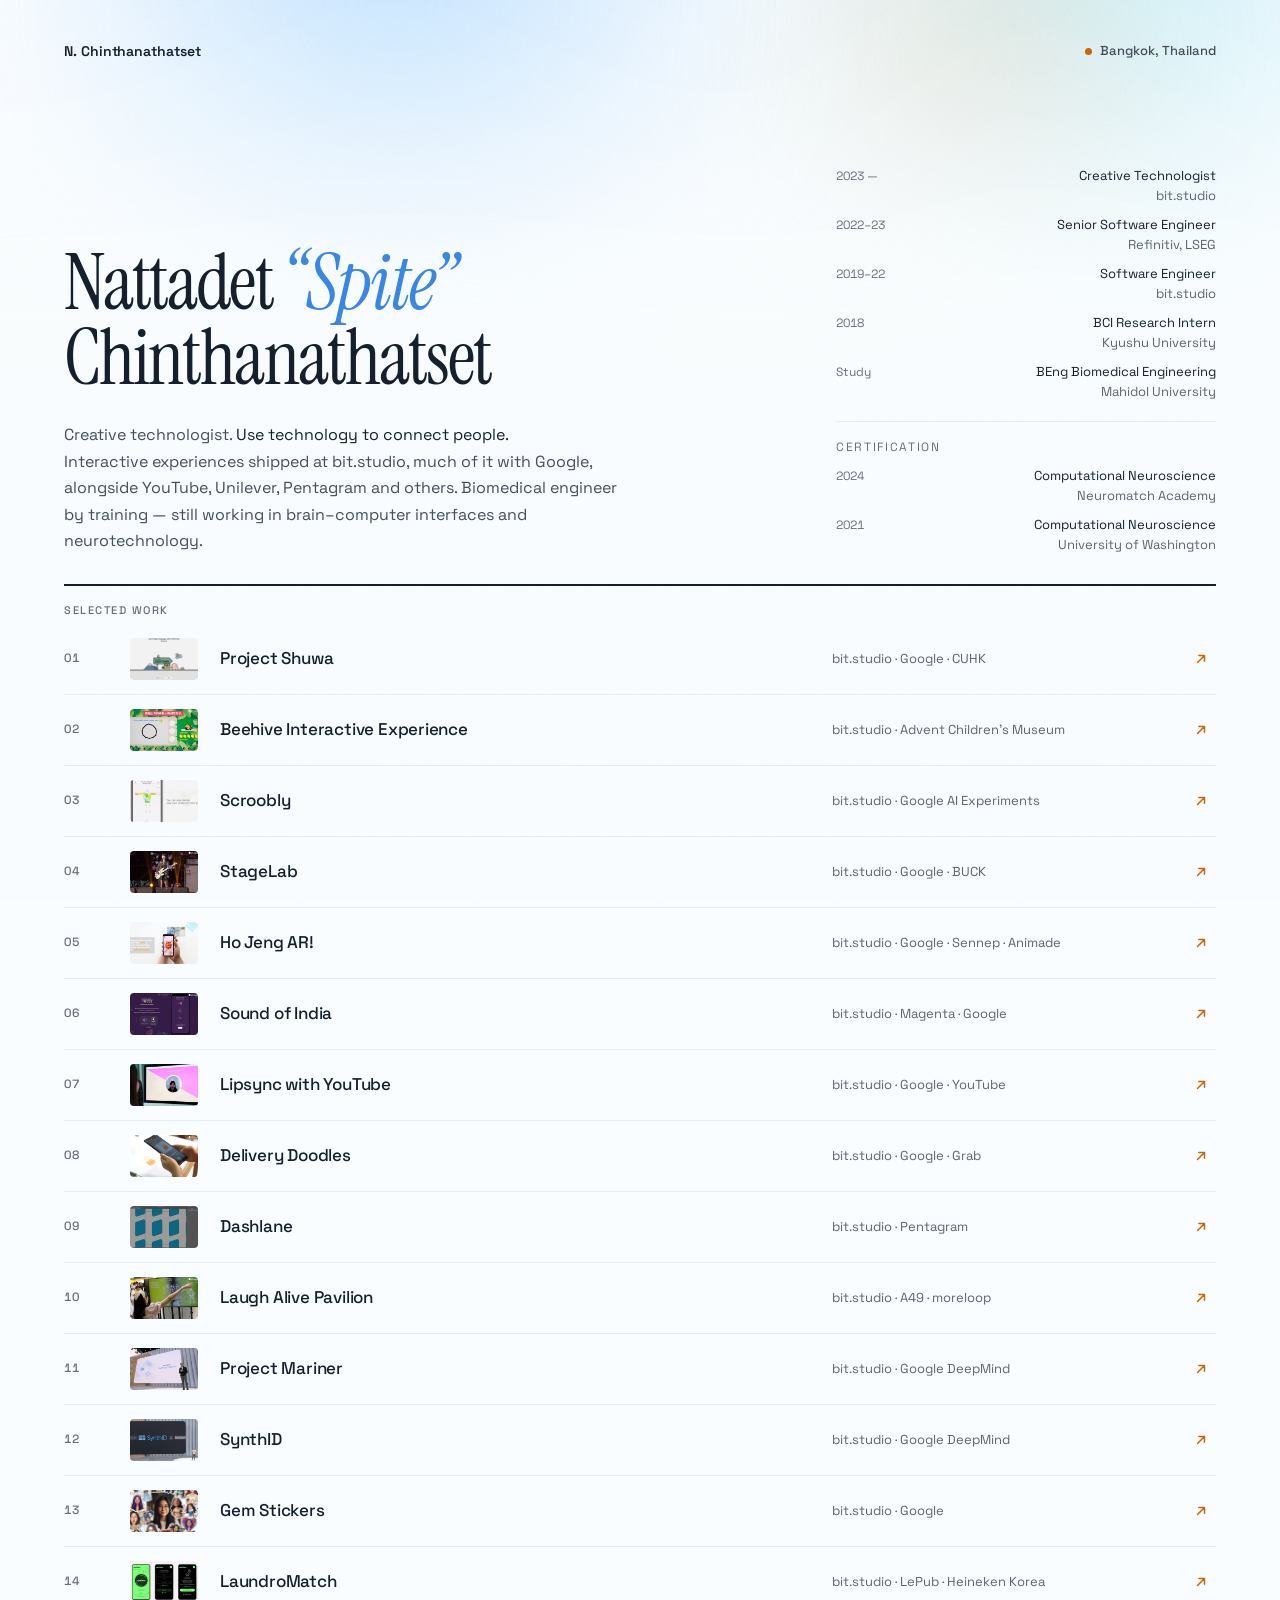
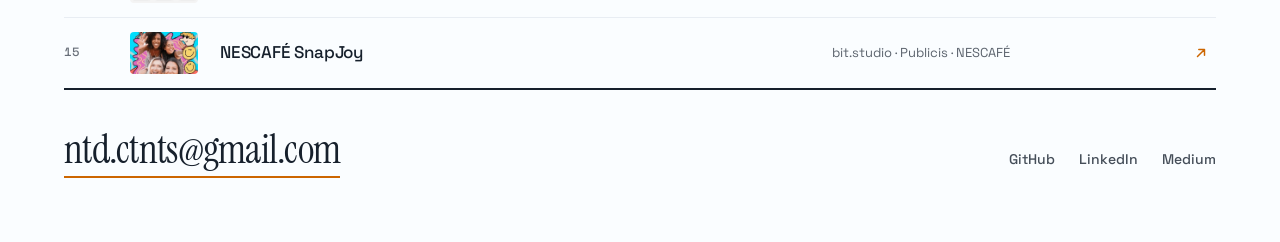
==== commit 7f6b2c20: "content: add five bit.studio projects (11-15) Project Mariner, SynthID, Gem Stickers, LaundroMatch a" ====
--- a/index.html
+++ b/index.html
@@ -121,9 +121,35 @@
         <svg class="row__arrow" width="14" height="14" viewBox="0 0 16 16" fill="none" stroke="currentColor" stroke-width="1.7" stroke-linecap="round" stroke-linejoin="round" aria-hidden="true"><path d="M4 12 12 4M5.5 4H12v6.5"/></svg>
       </a></li>
 
-      <li><a class="row row--last" href="https://bit.studio/commissions/laugh-alive-pavilion-at-bangkok-design-week-2020" target="_blank" rel="noopener noreferrer">
+      <li><a class="row" href="https://bit.studio/commissions/laugh-alive-pavilion-at-bangkok-design-week-2020" target="_blank" rel="noopener noreferrer">
         <span class="row__media"><video src="assets/video/laughalivepavilion.mp4#t=2.5" poster="assets/thumbs/laughalivepavilion.jpg" preload="none" muted loop playsinline aria-hidden="true" tabindex="-1"></video></span>
         <span class="row__text"><span class="row__num">10</span><span class="row__title">Laugh Alive Pavilion</span><span class="row__who">bit.studio &middot; A49 &middot; moreloop</span></span>
+        <svg class="row__arrow" width="14" height="14" viewBox="0 0 16 16" fill="none" stroke="currentColor" stroke-width="1.7" stroke-linecap="round" stroke-linejoin="round" aria-hidden="true"><path d="M4 12 12 4M5.5 4H12v6.5"/></svg>
+      </a></li>
+
+      <li><a class="row" href="https://bit.studio/commissions/project-mariner" target="_blank" rel="noopener noreferrer">
+        <span class="row__media"><img src="assets/thumbs/project-mariner.jpg" alt="" loading="lazy" decoding="async" width="68" height="42"></span>
+        <span class="row__text"><span class="row__num">11</span><span class="row__title">Project Mariner</span><span class="row__who">bit.studio &middot; Google DeepMind</span></span>
+        <svg class="row__arrow" width="14" height="14" viewBox="0 0 16 16" fill="none" stroke="currentColor" stroke-width="1.7" stroke-linecap="round" stroke-linejoin="round" aria-hidden="true"><path d="M4 12 12 4M5.5 4H12v6.5"/></svg>
+      </a></li>
+      <li><a class="row" href="https://bit.studio/commissions/synthid" target="_blank" rel="noopener noreferrer">
+        <span class="row__media"><img src="assets/thumbs/synthid.jpg" alt="" loading="lazy" decoding="async" width="68" height="42"></span>
+        <span class="row__text"><span class="row__num">12</span><span class="row__title">SynthID</span><span class="row__who">bit.studio &middot; Google DeepMind</span></span>
+        <svg class="row__arrow" width="14" height="14" viewBox="0 0 16 16" fill="none" stroke="currentColor" stroke-width="1.7" stroke-linecap="round" stroke-linejoin="round" aria-hidden="true"><path d="M4 12 12 4M5.5 4H12v6.5"/></svg>
+      </a></li>
+      <li><a class="row" href="https://bit.studio/commissions/gem-stickers" target="_blank" rel="noopener noreferrer">
+        <span class="row__media"><img src="assets/thumbs/gem-stickers.jpg" alt="" loading="lazy" decoding="async" width="68" height="42"></span>
+        <span class="row__text"><span class="row__num">13</span><span class="row__title">Gem Stickers</span><span class="row__who">bit.studio &middot; Google</span></span>
+        <svg class="row__arrow" width="14" height="14" viewBox="0 0 16 16" fill="none" stroke="currentColor" stroke-width="1.7" stroke-linecap="round" stroke-linejoin="round" aria-hidden="true"><path d="M4 12 12 4M5.5 4H12v6.5"/></svg>
+      </a></li>
+      <li><a class="row" href="https://bit.studio/commissions/laundromatch" target="_blank" rel="noopener noreferrer">
+        <span class="row__media"><img src="assets/thumbs/laundromatch.jpg" alt="" loading="lazy" decoding="async" width="68" height="42"></span>
+        <span class="row__text"><span class="row__num">14</span><span class="row__title">LaundroMatch</span><span class="row__who">bit.studio &middot; LePub &middot; Heineken Korea</span></span>
+        <svg class="row__arrow" width="14" height="14" viewBox="0 0 16 16" fill="none" stroke="currentColor" stroke-width="1.7" stroke-linecap="round" stroke-linejoin="round" aria-hidden="true"><path d="M4 12 12 4M5.5 4H12v6.5"/></svg>
+      </a></li>
+      <li><a class="row row--last" href="https://bit.studio/commissions/nescafe-snapjoy" target="_blank" rel="noopener noreferrer">
+        <span class="row__media"><img src="assets/thumbs/nescafe-snapjoy.jpg" alt="" loading="lazy" decoding="async" width="68" height="42"></span>
+        <span class="row__text"><span class="row__num">15</span><span class="row__title">NESCAF&Eacute; SnapJoy</span><span class="row__who">bit.studio &middot; Publicis &middot; NESCAF&Eacute;</span></span>
         <svg class="row__arrow" width="14" height="14" viewBox="0 0 16 16" fill="none" stroke="currentColor" stroke-width="1.7" stroke-linecap="round" stroke-linejoin="round" aria-hidden="true"><path d="M4 12 12 4M5.5 4H12v6.5"/></svg>
       </a></li>
     </ul>
--- a/css/styles.css
+++ b/css/styles.css
@@ -164,7 +164,9 @@
 .row__num   { grid-column: 1; font-size: 0.75rem; font-weight: 500; letter-spacing: 0.08em;
               color: var(--faint); font-variant-numeric: tabular-nums; }
 .row__media { grid-column: 2; width: 68px; height: 42px; border-radius: 4px; overflow: hidden; background: var(--hairline); }
-.row__media video { width: 100%; height: 100%; object-fit: cover; }
+/* rows carry either a video (hover-to-play) or a plain still */
+.row__media video,
+.row__media img { width: 100%; height: 100%; object-fit: cover; }
 .row__title { grid-column: 3; font-size: 1.0625rem; font-weight: 500; letter-spacing: -0.012em; color: var(--ink); }
 .row__who   { grid-column: 4; font-size: 0.8125rem; color: var(--muted); }
 .row__arrow { grid-column: 5; color: var(--orange); transition: transform 0.25s var(--ease); }
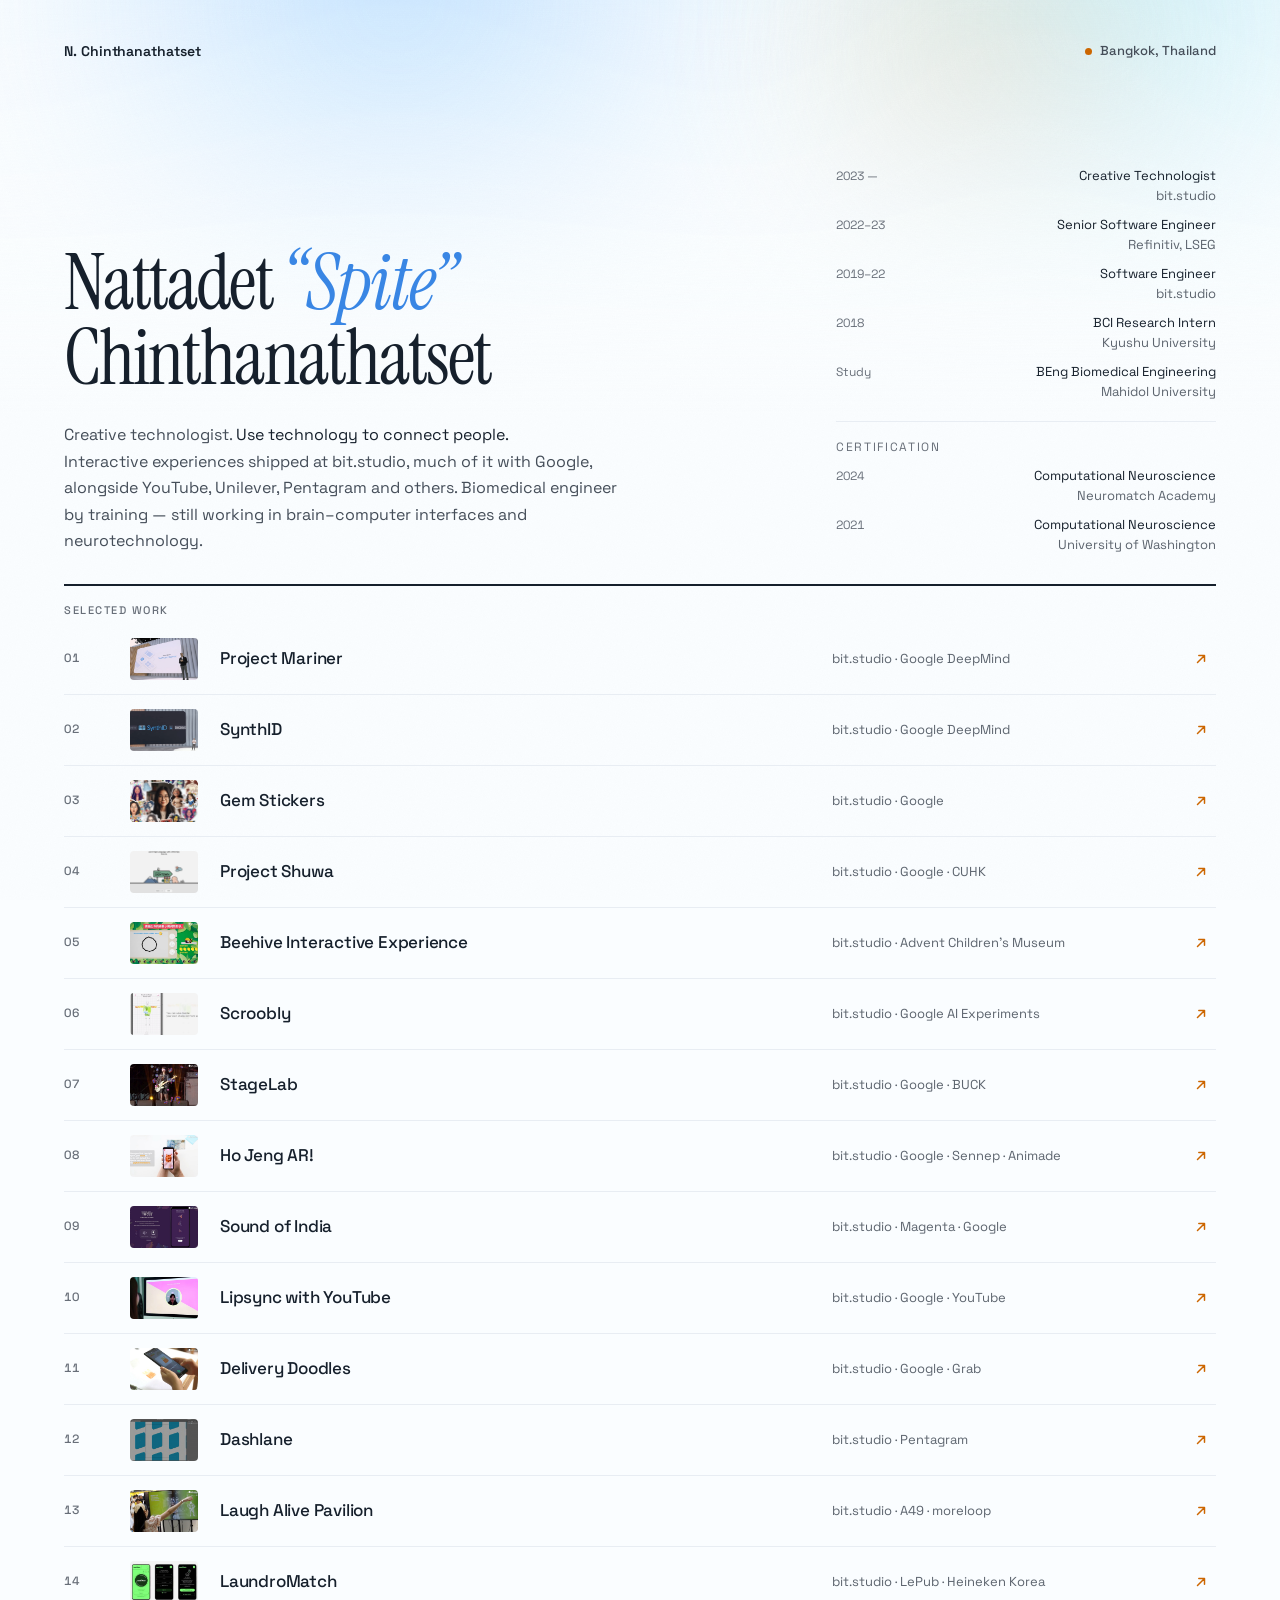
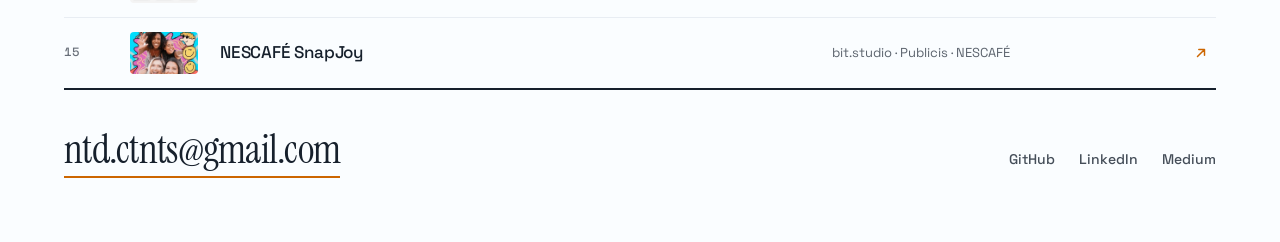
==== commit 46a9f32a: "content: lead selected work with the Google DeepMind projects Project Mariner, SynthID and Gem Stick" ====
--- a/index.html
+++ b/index.html
@@ -66,80 +66,69 @@
     <h2 class="work__label">Selected work</h2>
 
     <ul class="index">
-      <li><a class="row" href="https://sign.town" target="_blank" rel="noopener noreferrer">
-        <span class="row__media"><video src="assets/video/signtown.mp4#t=2.5" poster="assets/thumbs/signtown.jpg" preload="none" muted loop playsinline aria-hidden="true" tabindex="-1"></video></span>
-        <span class="row__text"><span class="row__num">01</span><span class="row__title">Project Shuwa</span><span class="row__who">bit.studio &middot; Google &middot; CUHK</span></span>
-        <svg class="row__arrow" width="14" height="14" viewBox="0 0 16 16" fill="none" stroke="currentColor" stroke-width="1.7" stroke-linecap="round" stroke-linejoin="round" aria-hidden="true"><path d="M4 12 12 4M5.5 4H12v6.5"/></svg>
-      </a></li>
-
-
-      <li><a class="row" href="https://bit.studio/commissions/beehive-interactive-experience" target="_blank" rel="noopener noreferrer">
-        <span class="row__media"><video src="assets/video/beehive.mp4#t=2.5" poster="assets/thumbs/beehive.jpg" preload="none" muted loop playsinline aria-hidden="true" tabindex="-1"></video></span>
-        <span class="row__text"><span class="row__num">02</span><span class="row__title">Beehive Interactive Experience</span><span class="row__who">bit.studio &middot; Advent Children&rsquo;s Museum</span></span>
-        <svg class="row__arrow" width="14" height="14" viewBox="0 0 16 16" fill="none" stroke="currentColor" stroke-width="1.7" stroke-linecap="round" stroke-linejoin="round" aria-hidden="true"><path d="M4 12 12 4M5.5 4H12v6.5"/></svg>
-      </a></li>
-
-      <li><a class="row" href="https://experiments.withgoogle.com/scroobly" target="_blank" rel="noopener noreferrer">
-        <span class="row__media"><video src="assets/video/scroobly.mp4#t=2.5" poster="assets/thumbs/scroobly.jpg" preload="none" muted loop playsinline aria-hidden="true" tabindex="-1"></video></span>
-        <span class="row__text"><span class="row__num">03</span><span class="row__title">Scroobly</span><span class="row__who">bit.studio &middot; Google AI Experiments</span></span>
-        <svg class="row__arrow" width="14" height="14" viewBox="0 0 16 16" fill="none" stroke="currentColor" stroke-width="1.7" stroke-linecap="round" stroke-linejoin="round" aria-hidden="true"><path d="M4 12 12 4M5.5 4H12v6.5"/></svg>
-      </a></li>
-
-      <li><a class="row" href="https://bit.studio/commissions/stagelab" target="_blank" rel="noopener noreferrer">
-        <span class="row__media"><video src="assets/video/stagelab.mp4#t=2.5" poster="assets/thumbs/stagelab.jpg" preload="none" muted loop playsinline aria-hidden="true" tabindex="-1"></video></span>
-        <span class="row__text"><span class="row__num">04</span><span class="row__title">StageLab</span><span class="row__who">bit.studio &middot; Google &middot; BUCK</span></span>
-        <svg class="row__arrow" width="14" height="14" viewBox="0 0 16 16" fill="none" stroke="currentColor" stroke-width="1.7" stroke-linecap="round" stroke-linejoin="round" aria-hidden="true"><path d="M4 12 12 4M5.5 4H12v6.5"/></svg>
-      </a></li>
-
-      <li><a class="row" href="https://share-joy.web.app" target="_blank" rel="noopener noreferrer">
-        <span class="row__media"><video src="assets/video/hojengar.mp4#t=2.5" poster="assets/thumbs/hojengar.jpg" preload="none" muted loop playsinline aria-hidden="true" tabindex="-1"></video></span>
-        <span class="row__text"><span class="row__num">05</span><span class="row__title">Ho Jeng AR!</span><span class="row__who">bit.studio &middot; Google &middot; Sennep &middot; Animade</span></span>
-        <svg class="row__arrow" width="14" height="14" viewBox="0 0 16 16" fill="none" stroke="currentColor" stroke-width="1.7" stroke-linecap="round" stroke-linejoin="round" aria-hidden="true"><path d="M4 12 12 4M5.5 4H12v6.5"/></svg>
-      </a></li>
-
-      <li><a class="row" href="https://blog.tensorflow.org/2020/08/creating-sounds-of-india-with-tensorflow.html" target="_blank" rel="noopener noreferrer">
-        <span class="row__media"><video src="assets/video/soundofindia.mp4#t=2.5" poster="assets/thumbs/soundofindia.jpg" preload="none" muted loop playsinline aria-hidden="true" tabindex="-1"></video></span>
-        <span class="row__text"><span class="row__num">06</span><span class="row__title">Sound of India</span><span class="row__who">bit.studio &middot; Magenta &middot; Google</span></span>
-        <svg class="row__arrow" width="14" height="14" viewBox="0 0 16 16" fill="none" stroke="currentColor" stroke-width="1.7" stroke-linecap="round" stroke-linejoin="round" aria-hidden="true"><path d="M4 12 12 4M5.5 4H12v6.5"/></svg>
-      </a></li>
-
-      <li><a class="row" href="https://lipsync.withyoutube.com" target="_blank" rel="noopener noreferrer">
-        <span class="row__media"><video src="assets/video/lipsyncwithyoutube.mp4#t=2.5" poster="assets/thumbs/lipsyncwithyoutube.jpg" preload="none" muted loop playsinline aria-hidden="true" tabindex="-1"></video></span>
-        <span class="row__text"><span class="row__num">07</span><span class="row__title">Lipsync with YouTube</span><span class="row__who">bit.studio &middot; Google &middot; YouTube</span></span>
-        <svg class="row__arrow" width="14" height="14" viewBox="0 0 16 16" fill="none" stroke="currentColor" stroke-width="1.7" stroke-linecap="round" stroke-linejoin="round" aria-hidden="true"><path d="M4 12 12 4M5.5 4H12v6.5"/></svg>
-      </a></li>
-
-      <li><a class="row" href="https://bit.studio/commissions/delivery-doodles" target="_blank" rel="noopener noreferrer">
-        <span class="row__media"><video src="assets/video/deliverydoodles.mp4#t=2.5" poster="assets/thumbs/deliverydoodles.jpg" preload="none" muted loop playsinline aria-hidden="true" tabindex="-1"></video></span>
-        <span class="row__text"><span class="row__num">08</span><span class="row__title">Delivery Doodles</span><span class="row__who">bit.studio &middot; Google &middot; Grab</span></span>
-        <svg class="row__arrow" width="14" height="14" viewBox="0 0 16 16" fill="none" stroke="currentColor" stroke-width="1.7" stroke-linecap="round" stroke-linejoin="round" aria-hidden="true"><path d="M4 12 12 4M5.5 4H12v6.5"/></svg>
-      </a></li>
-
-      <li><a class="row" href="https://www.pentagram.com/work/dashlane" target="_blank" rel="noopener noreferrer">
-        <span class="row__media"><video src="assets/video/dashlane.mp4#t=2.5" poster="assets/thumbs/dashlane.jpg" preload="none" muted loop playsinline aria-hidden="true" tabindex="-1"></video></span>
-        <span class="row__text"><span class="row__num">09</span><span class="row__title">Dashlane</span><span class="row__who">bit.studio &middot; Pentagram</span></span>
-        <svg class="row__arrow" width="14" height="14" viewBox="0 0 16 16" fill="none" stroke="currentColor" stroke-width="1.7" stroke-linecap="round" stroke-linejoin="round" aria-hidden="true"><path d="M4 12 12 4M5.5 4H12v6.5"/></svg>
-      </a></li>
-
-      <li><a class="row" href="https://bit.studio/commissions/laugh-alive-pavilion-at-bangkok-design-week-2020" target="_blank" rel="noopener noreferrer">
-        <span class="row__media"><video src="assets/video/laughalivepavilion.mp4#t=2.5" poster="assets/thumbs/laughalivepavilion.jpg" preload="none" muted loop playsinline aria-hidden="true" tabindex="-1"></video></span>
-        <span class="row__text"><span class="row__num">10</span><span class="row__title">Laugh Alive Pavilion</span><span class="row__who">bit.studio &middot; A49 &middot; moreloop</span></span>
-        <svg class="row__arrow" width="14" height="14" viewBox="0 0 16 16" fill="none" stroke="currentColor" stroke-width="1.7" stroke-linecap="round" stroke-linejoin="round" aria-hidden="true"><path d="M4 12 12 4M5.5 4H12v6.5"/></svg>
-      </a></li>
-
       <li><a class="row" href="https://bit.studio/commissions/project-mariner" target="_blank" rel="noopener noreferrer">
         <span class="row__media"><img src="assets/thumbs/project-mariner.jpg" alt="" loading="lazy" decoding="async" width="68" height="42"></span>
-        <span class="row__text"><span class="row__num">11</span><span class="row__title">Project Mariner</span><span class="row__who">bit.studio &middot; Google DeepMind</span></span>
+        <span class="row__text"><span class="row__num">01</span><span class="row__title">Project Mariner</span><span class="row__who">bit.studio &middot; Google DeepMind</span></span>
         <svg class="row__arrow" width="14" height="14" viewBox="0 0 16 16" fill="none" stroke="currentColor" stroke-width="1.7" stroke-linecap="round" stroke-linejoin="round" aria-hidden="true"><path d="M4 12 12 4M5.5 4H12v6.5"/></svg>
       </a></li>
       <li><a class="row" href="https://bit.studio/commissions/synthid" target="_blank" rel="noopener noreferrer">
         <span class="row__media"><img src="assets/thumbs/synthid.jpg" alt="" loading="lazy" decoding="async" width="68" height="42"></span>
-        <span class="row__text"><span class="row__num">12</span><span class="row__title">SynthID</span><span class="row__who">bit.studio &middot; Google DeepMind</span></span>
+        <span class="row__text"><span class="row__num">02</span><span class="row__title">SynthID</span><span class="row__who">bit.studio &middot; Google DeepMind</span></span>
         <svg class="row__arrow" width="14" height="14" viewBox="0 0 16 16" fill="none" stroke="currentColor" stroke-width="1.7" stroke-linecap="round" stroke-linejoin="round" aria-hidden="true"><path d="M4 12 12 4M5.5 4H12v6.5"/></svg>
       </a></li>
       <li><a class="row" href="https://bit.studio/commissions/gem-stickers" target="_blank" rel="noopener noreferrer">
         <span class="row__media"><img src="assets/thumbs/gem-stickers.jpg" alt="" loading="lazy" decoding="async" width="68" height="42"></span>
-        <span class="row__text"><span class="row__num">13</span><span class="row__title">Gem Stickers</span><span class="row__who">bit.studio &middot; Google</span></span>
+        <span class="row__text"><span class="row__num">03</span><span class="row__title">Gem Stickers</span><span class="row__who">bit.studio &middot; Google</span></span>
+        <svg class="row__arrow" width="14" height="14" viewBox="0 0 16 16" fill="none" stroke="currentColor" stroke-width="1.7" stroke-linecap="round" stroke-linejoin="round" aria-hidden="true"><path d="M4 12 12 4M5.5 4H12v6.5"/></svg>
+      </a></li>
+      <li><a class="row" href="https://sign.town" target="_blank" rel="noopener noreferrer">
+        <span class="row__media"><video src="assets/video/signtown.mp4#t=2.5" poster="assets/thumbs/signtown.jpg" preload="none" muted loop playsinline aria-hidden="true" tabindex="-1"></video></span>
+        <span class="row__text"><span class="row__num">04</span><span class="row__title">Project Shuwa</span><span class="row__who">bit.studio &middot; Google &middot; CUHK</span></span>
+        <svg class="row__arrow" width="14" height="14" viewBox="0 0 16 16" fill="none" stroke="currentColor" stroke-width="1.7" stroke-linecap="round" stroke-linejoin="round" aria-hidden="true"><path d="M4 12 12 4M5.5 4H12v6.5"/></svg>
+      </a></li>
+      <li><a class="row" href="https://bit.studio/commissions/beehive-interactive-experience" target="_blank" rel="noopener noreferrer">
+        <span class="row__media"><video src="assets/video/beehive.mp4#t=2.5" poster="assets/thumbs/beehive.jpg" preload="none" muted loop playsinline aria-hidden="true" tabindex="-1"></video></span>
+        <span class="row__text"><span class="row__num">05</span><span class="row__title">Beehive Interactive Experience</span><span class="row__who">bit.studio &middot; Advent Children&rsquo;s Museum</span></span>
+        <svg class="row__arrow" width="14" height="14" viewBox="0 0 16 16" fill="none" stroke="currentColor" stroke-width="1.7" stroke-linecap="round" stroke-linejoin="round" aria-hidden="true"><path d="M4 12 12 4M5.5 4H12v6.5"/></svg>
+      </a></li>
+      <li><a class="row" href="https://experiments.withgoogle.com/scroobly" target="_blank" rel="noopener noreferrer">
+        <span class="row__media"><video src="assets/video/scroobly.mp4#t=2.5" poster="assets/thumbs/scroobly.jpg" preload="none" muted loop playsinline aria-hidden="true" tabindex="-1"></video></span>
+        <span class="row__text"><span class="row__num">06</span><span class="row__title">Scroobly</span><span class="row__who">bit.studio &middot; Google AI Experiments</span></span>
+        <svg class="row__arrow" width="14" height="14" viewBox="0 0 16 16" fill="none" stroke="currentColor" stroke-width="1.7" stroke-linecap="round" stroke-linejoin="round" aria-hidden="true"><path d="M4 12 12 4M5.5 4H12v6.5"/></svg>
+      </a></li>
+      <li><a class="row" href="https://bit.studio/commissions/stagelab" target="_blank" rel="noopener noreferrer">
+        <span class="row__media"><video src="assets/video/stagelab.mp4#t=2.5" poster="assets/thumbs/stagelab.jpg" preload="none" muted loop playsinline aria-hidden="true" tabindex="-1"></video></span>
+        <span class="row__text"><span class="row__num">07</span><span class="row__title">StageLab</span><span class="row__who">bit.studio &middot; Google &middot; BUCK</span></span>
+        <svg class="row__arrow" width="14" height="14" viewBox="0 0 16 16" fill="none" stroke="currentColor" stroke-width="1.7" stroke-linecap="round" stroke-linejoin="round" aria-hidden="true"><path d="M4 12 12 4M5.5 4H12v6.5"/></svg>
+      </a></li>
+      <li><a class="row" href="https://share-joy.web.app" target="_blank" rel="noopener noreferrer">
+        <span class="row__media"><video src="assets/video/hojengar.mp4#t=2.5" poster="assets/thumbs/hojengar.jpg" preload="none" muted loop playsinline aria-hidden="true" tabindex="-1"></video></span>
+        <span class="row__text"><span class="row__num">08</span><span class="row__title">Ho Jeng AR!</span><span class="row__who">bit.studio &middot; Google &middot; Sennep &middot; Animade</span></span>
+        <svg class="row__arrow" width="14" height="14" viewBox="0 0 16 16" fill="none" stroke="currentColor" stroke-width="1.7" stroke-linecap="round" stroke-linejoin="round" aria-hidden="true"><path d="M4 12 12 4M5.5 4H12v6.5"/></svg>
+      </a></li>
+      <li><a class="row" href="https://blog.tensorflow.org/2020/08/creating-sounds-of-india-with-tensorflow.html" target="_blank" rel="noopener noreferrer">
+        <span class="row__media"><video src="assets/video/soundofindia.mp4#t=2.5" poster="assets/thumbs/soundofindia.jpg" preload="none" muted loop playsinline aria-hidden="true" tabindex="-1"></video></span>
+        <span class="row__text"><span class="row__num">09</span><span class="row__title">Sound of India</span><span class="row__who">bit.studio &middot; Magenta &middot; Google</span></span>
+        <svg class="row__arrow" width="14" height="14" viewBox="0 0 16 16" fill="none" stroke="currentColor" stroke-width="1.7" stroke-linecap="round" stroke-linejoin="round" aria-hidden="true"><path d="M4 12 12 4M5.5 4H12v6.5"/></svg>
+      </a></li>
+      <li><a class="row" href="https://lipsync.withyoutube.com" target="_blank" rel="noopener noreferrer">
+        <span class="row__media"><video src="assets/video/lipsyncwithyoutube.mp4#t=2.5" poster="assets/thumbs/lipsyncwithyoutube.jpg" preload="none" muted loop playsinline aria-hidden="true" tabindex="-1"></video></span>
+        <span class="row__text"><span class="row__num">10</span><span class="row__title">Lipsync with YouTube</span><span class="row__who">bit.studio &middot; Google &middot; YouTube</span></span>
+        <svg class="row__arrow" width="14" height="14" viewBox="0 0 16 16" fill="none" stroke="currentColor" stroke-width="1.7" stroke-linecap="round" stroke-linejoin="round" aria-hidden="true"><path d="M4 12 12 4M5.5 4H12v6.5"/></svg>
+      </a></li>
+      <li><a class="row" href="https://bit.studio/commissions/delivery-doodles" target="_blank" rel="noopener noreferrer">
+        <span class="row__media"><video src="assets/video/deliverydoodles.mp4#t=2.5" poster="assets/thumbs/deliverydoodles.jpg" preload="none" muted loop playsinline aria-hidden="true" tabindex="-1"></video></span>
+        <span class="row__text"><span class="row__num">11</span><span class="row__title">Delivery Doodles</span><span class="row__who">bit.studio &middot; Google &middot; Grab</span></span>
+        <svg class="row__arrow" width="14" height="14" viewBox="0 0 16 16" fill="none" stroke="currentColor" stroke-width="1.7" stroke-linecap="round" stroke-linejoin="round" aria-hidden="true"><path d="M4 12 12 4M5.5 4H12v6.5"/></svg>
+      </a></li>
+      <li><a class="row" href="https://www.pentagram.com/work/dashlane" target="_blank" rel="noopener noreferrer">
+        <span class="row__media"><video src="assets/video/dashlane.mp4#t=2.5" poster="assets/thumbs/dashlane.jpg" preload="none" muted loop playsinline aria-hidden="true" tabindex="-1"></video></span>
+        <span class="row__text"><span class="row__num">12</span><span class="row__title">Dashlane</span><span class="row__who">bit.studio &middot; Pentagram</span></span>
+        <svg class="row__arrow" width="14" height="14" viewBox="0 0 16 16" fill="none" stroke="currentColor" stroke-width="1.7" stroke-linecap="round" stroke-linejoin="round" aria-hidden="true"><path d="M4 12 12 4M5.5 4H12v6.5"/></svg>
+      </a></li>
+      <li><a class="row" href="https://bit.studio/commissions/laugh-alive-pavilion-at-bangkok-design-week-2020" target="_blank" rel="noopener noreferrer">
+        <span class="row__media"><video src="assets/video/laughalivepavilion.mp4#t=2.5" poster="assets/thumbs/laughalivepavilion.jpg" preload="none" muted loop playsinline aria-hidden="true" tabindex="-1"></video></span>
+        <span class="row__text"><span class="row__num">13</span><span class="row__title">Laugh Alive Pavilion</span><span class="row__who">bit.studio &middot; A49 &middot; moreloop</span></span>
         <svg class="row__arrow" width="14" height="14" viewBox="0 0 16 16" fill="none" stroke="currentColor" stroke-width="1.7" stroke-linecap="round" stroke-linejoin="round" aria-hidden="true"><path d="M4 12 12 4M5.5 4H12v6.5"/></svg>
       </a></li>
       <li><a class="row" href="https://bit.studio/commissions/laundromatch" target="_blank" rel="noopener noreferrer">
